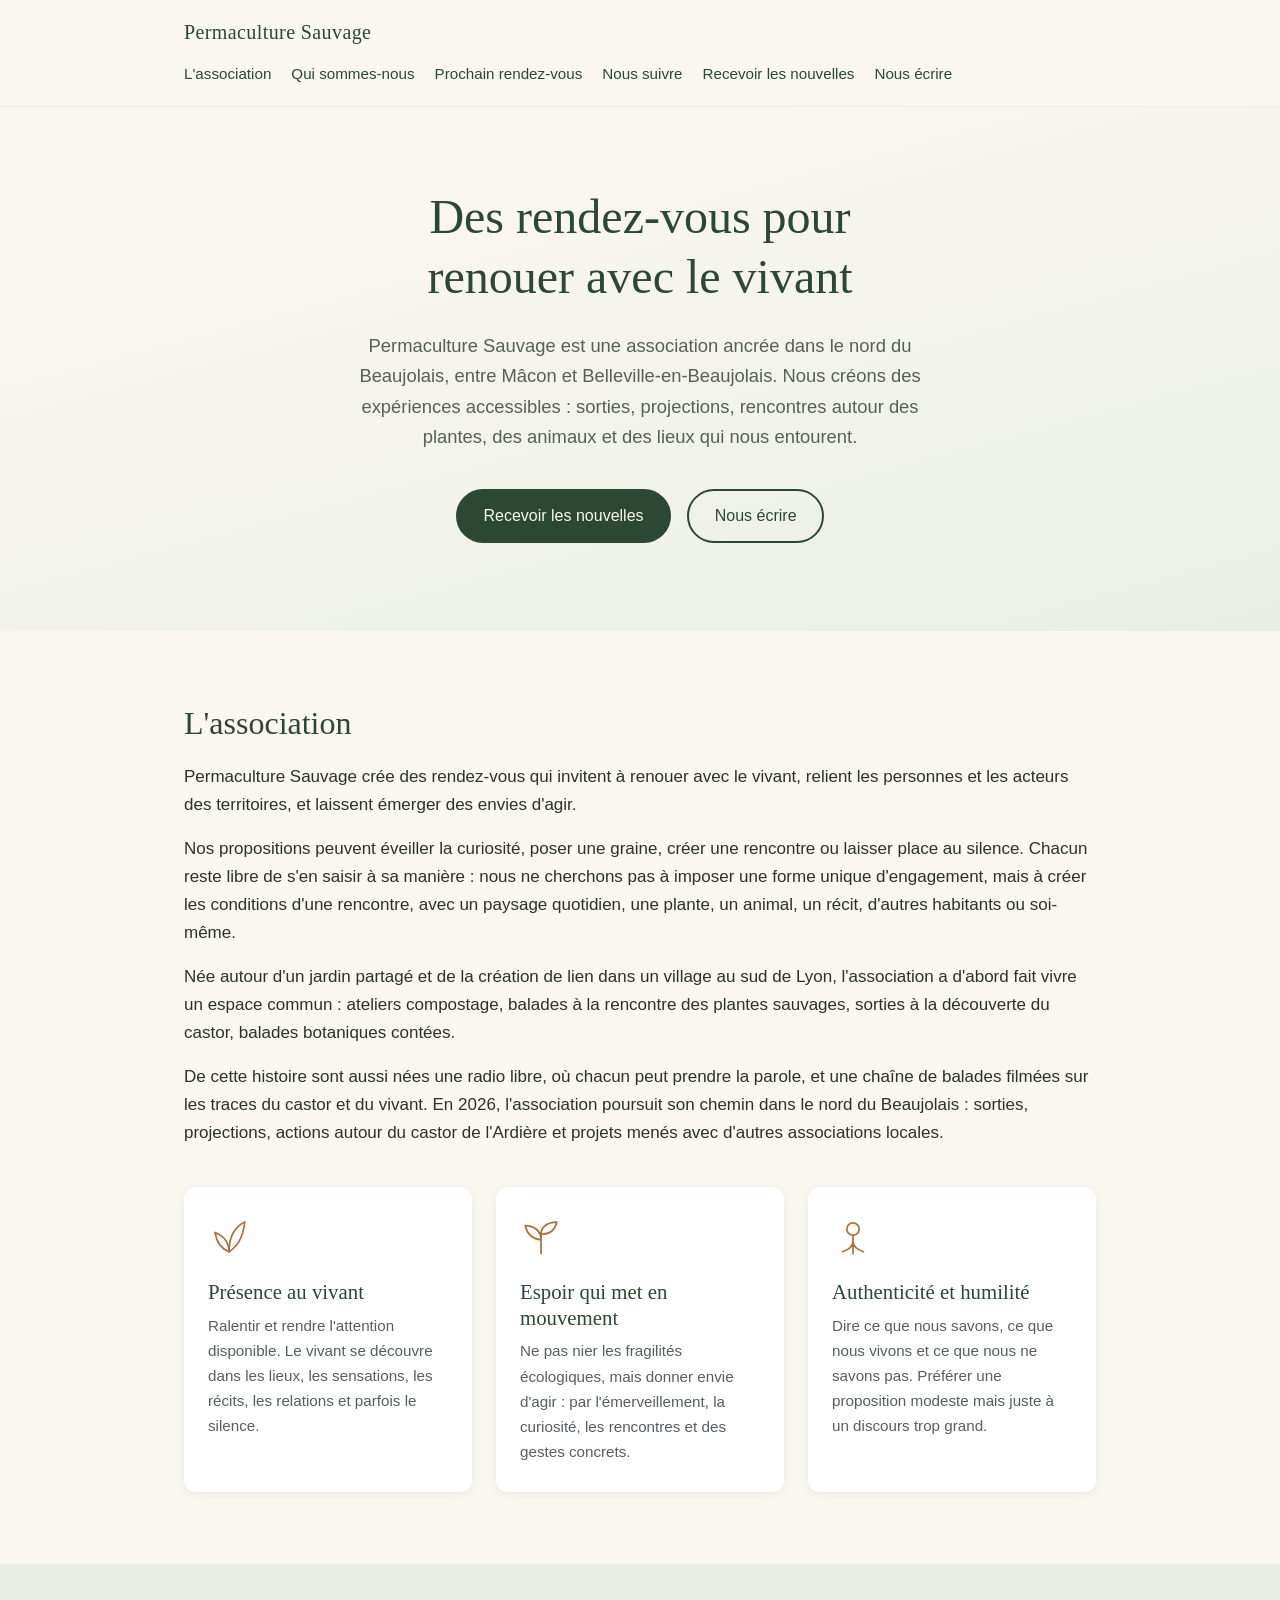
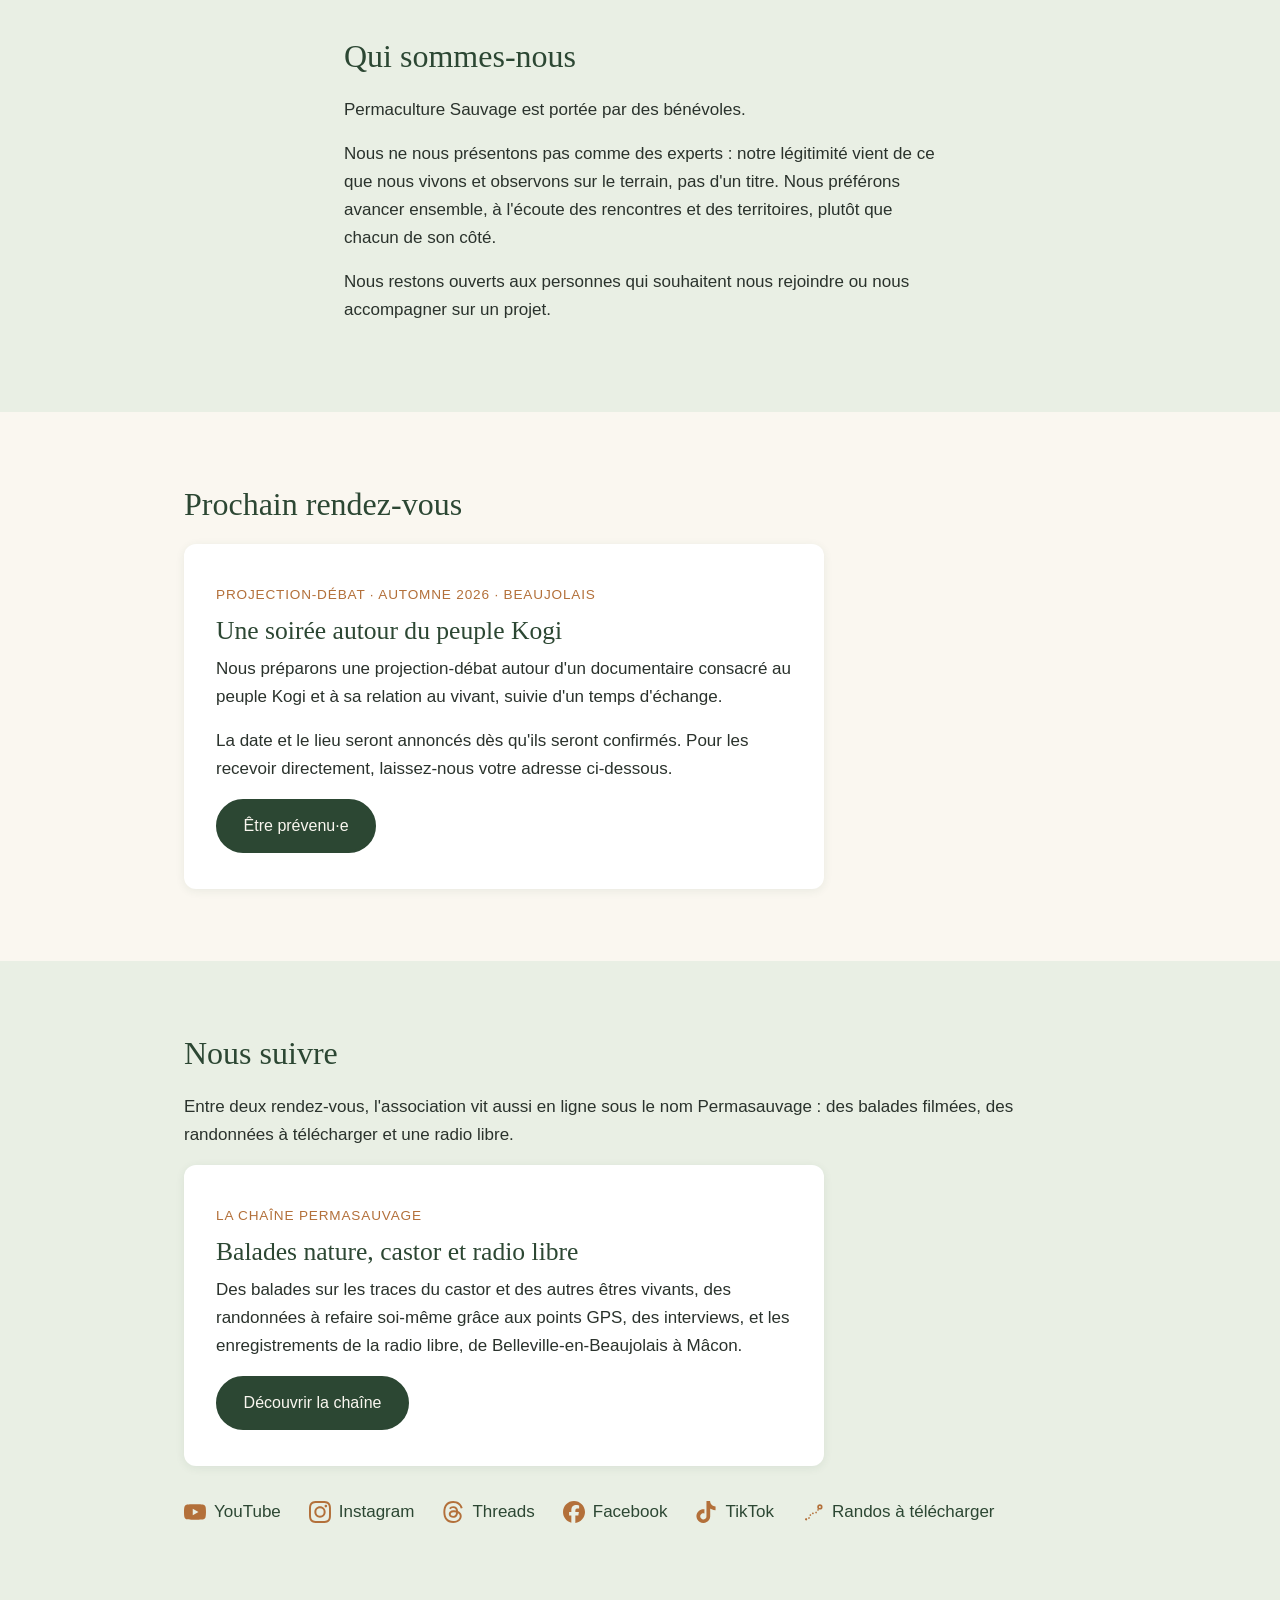
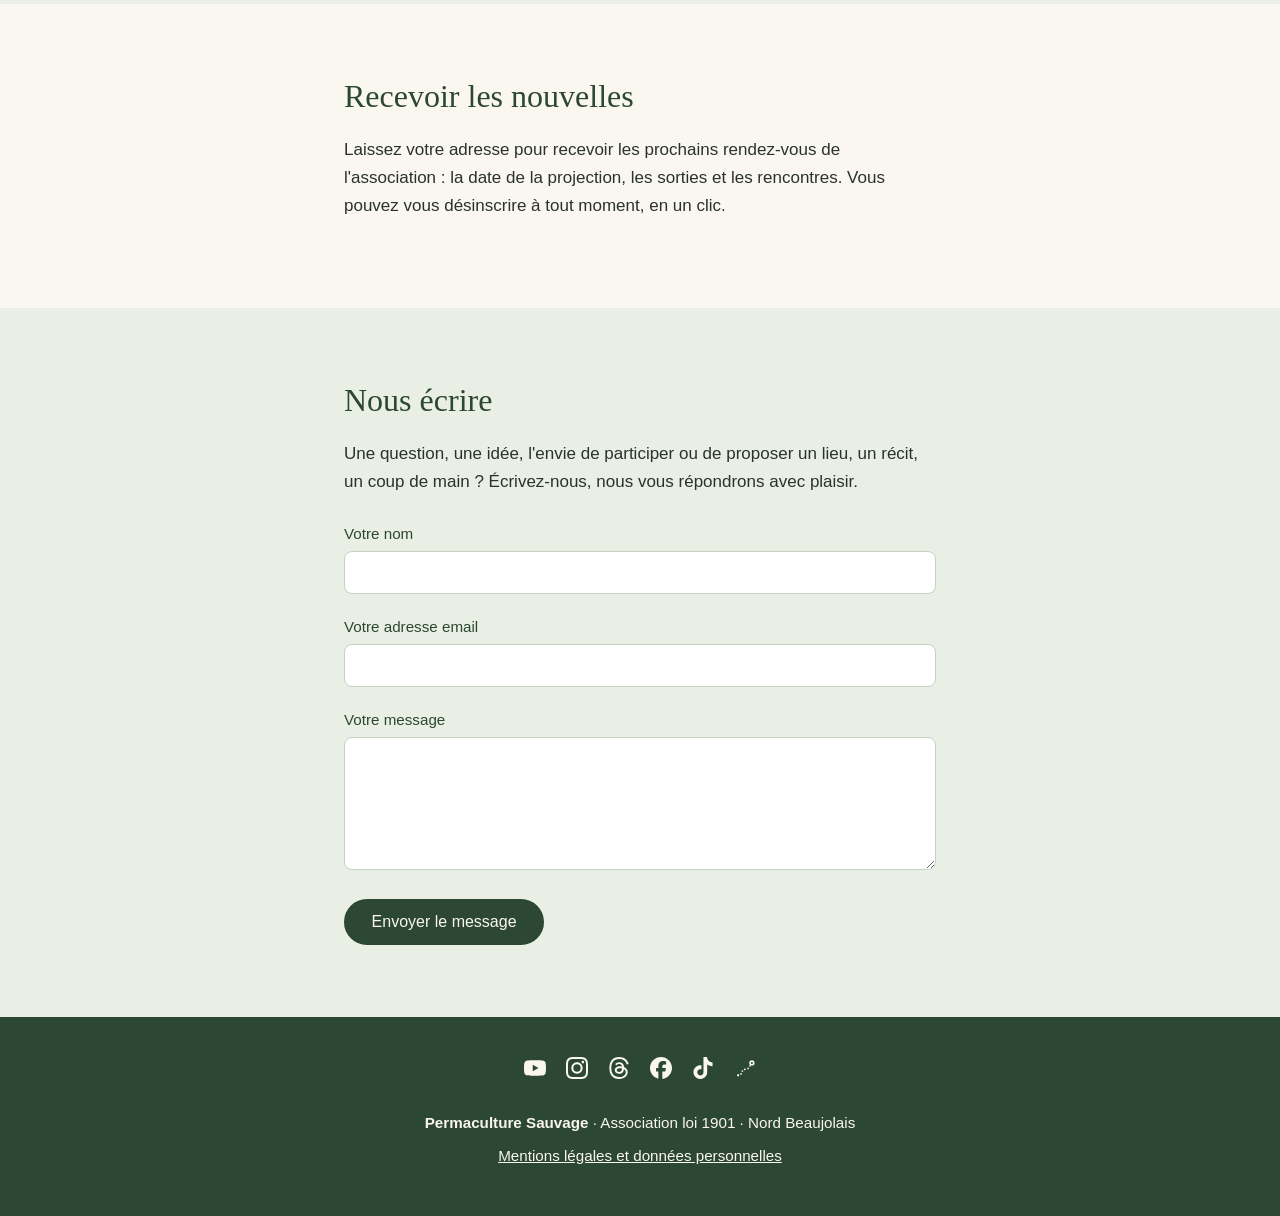
==== index.html @ d6d4c50b "Add files via upload" ====
<!DOCTYPE html>
<html lang="fr">
<head>
  <meta charset="UTF-8">
  <meta name="viewport" content="width=device-width, initial-scale=1.0">
  <title>Permaculture Sauvage — Des rendez-vous pour renouer avec le vivant</title>
  <meta name="description" content="Permaculture Sauvage est une association ancrée dans le nord du Beaujolais. Nous créons des expériences accessibles : sorties, projections, rencontres autour des plantes, des animaux et des lieux qui nous entourent.">
  <link rel="stylesheet" href="style.css?v=20260712">
</head>
<body>

  <!-- Logos officiels des réseaux, intégrés directement dans la page (aucun service externe) -->
  <svg xmlns="http://www.w3.org/2000/svg" style="display:none" aria-hidden="true">
    <symbol id="icone-youtube" viewBox="0 0 24 24">
      <path fill="currentColor" d="M23.498 6.186a3.016 3.016 0 0 0-2.122-2.136C19.505 3.545 12 3.545 12 3.545s-7.505 0-9.377.505A3.017 3.017 0 0 0 .502 6.186C0 8.07 0 12 0 12s0 3.93.502 5.814a3.016 3.016 0 0 0 2.122 2.136c1.871.505 9.376.505 9.376.505s7.505 0 9.377-.505a3.015 3.015 0 0 0 2.122-2.136C24 15.93 24 12 24 12s0-3.93-.502-5.814zM9.545 15.568V8.432L15.818 12l-6.273 3.568z"/>
    </symbol>
    <symbol id="icone-instagram" viewBox="0 0 24 24">
      <path fill="currentColor" d="M7.0301.084c-1.2768.0602-2.1487.264-2.911.5634-.7888.3075-1.4575.72-2.1228 1.3877-.6652.6677-1.075 1.3368-1.3802 2.127-.2954.7638-.4956 1.6365-.552 2.914-.0564 1.2775-.0689 1.6882-.0626 4.947.0062 3.2586.0206 3.6671.0825 4.9473.061 1.2765.264 2.1482.5635 2.9107.308.7889.72 1.4573 1.388 2.1228.6679.6655 1.3365 1.0743 2.1285 1.38.7632.295 1.6361.4961 2.9134.552 1.2773.056 1.6884.069 4.9462.0627 3.2578-.0062 3.668-.0207 4.9478-.0814 1.28-.0607 2.147-.2652 2.9098-.5633.7889-.3086 1.4578-.72 2.1228-1.3881.665-.6682 1.0745-1.3378 1.3795-2.1284.2957-.7632.4966-1.636.552-2.9124.056-1.2809.0692-1.6898.063-4.948-.0063-3.2583-.021-3.6668-.0817-4.9465-.0607-1.2797-.264-2.1487-.5633-2.9117-.3084-.7889-.72-1.4568-1.3876-2.1228C21.2982 1.33 20.628.9208 19.8378.6165 19.074.321 18.2017.1197 16.9244.0645 15.6471.0093 15.236-.005 11.977.0014 8.718.0076 8.31.0215 7.0301.0839m.1402 21.6932c-1.17-.0509-1.8053-.2453-2.2287-.408-.5606-.216-.96-.4771-1.3819-.895-.422-.4178-.6811-.8186-.9-1.378-.1644-.4234-.3624-1.058-.4171-2.228-.0595-1.2645-.072-1.6442-.079-4.848-.007-3.2037.0053-3.583.0607-4.848.05-1.169.2456-1.805.408-2.2282.216-.5613.4762-.96.895-1.3816.4188-.4217.8184-.6814 1.3783-.9003.423-.1651 1.0575-.3614 2.227-.4171 1.2655-.06 1.6447-.072 4.848-.079 3.2033-.007 3.5835.005 4.8495.0608 1.169.0508 1.8053.2445 2.228.408.5608.216.96.4754 1.3816.895.4217.4194.6816.8176.9005 1.3787.1653.4217.3617 1.056.4169 2.2263.0602 1.2655.0739 1.645.0796 4.848.0058 3.203-.0055 3.5834-.061 4.848-.051 1.17-.245 1.8055-.408 2.2294-.216.5604-.4763.96-.8954 1.3814-.419.4215-.8181.6811-1.3783.9-.4224.1649-1.0577.3617-2.2262.4174-1.2656.0595-1.6448.072-4.8493.079-3.2045.007-3.5825-.006-4.848-.0608M16.953 5.5864A1.44 1.44 0 1 0 18.39 4.144a1.44 1.44 0 0 0-1.437 1.4424M5.8385 12.012c.0067 3.4032 2.7706 6.1557 6.173 6.1493 3.4026-.0065 6.157-2.7701 6.1506-6.1733-.0065-3.4032-2.771-6.1565-6.174-6.1498-3.403.0067-6.156 2.771-6.1496 6.1738M8 12.0077a4 4 0 1 1 4.008 3.9921A3.9996 3.9996 0 0 1 8 12.0077"/>
    </symbol>
    <symbol id="icone-threads" viewBox="0 0 24 24">
      <path fill="currentColor" d="M12.186 24h-.007c-3.581-.024-6.334-1.205-8.184-3.509C2.35 18.44 1.5 15.586 1.472 12.01v-.017c.03-3.579.879-6.43 2.525-8.482C5.845 1.205 8.6.024 12.18 0h.014c2.746.02 5.043.725 6.826 2.098 1.677 1.29 2.858 3.13 3.509 5.467l-2.04.569c-1.104-3.96-3.898-5.984-8.304-6.015-2.91.022-5.11.936-6.54 2.717C4.307 6.504 3.616 8.914 3.589 12c.027 3.086.718 5.496 2.057 7.164 1.43 1.783 3.631 2.698 6.54 2.717 2.623-.02 4.358-.631 5.8-2.045 1.647-1.613 1.618-3.593 1.09-4.798-.31-.71-.873-1.3-1.634-1.75-.192 1.352-.622 2.446-1.284 3.272-.886 1.102-2.14 1.704-3.73 1.79-1.202.065-2.361-.218-3.259-.801-1.063-.689-1.685-1.74-1.752-2.964-.065-1.19.408-2.285 1.33-3.082.88-.76 2.119-1.207 3.583-1.291a13.853 13.853 0 0 1 3.02.142c-.126-.742-.375-1.332-.75-1.757-.513-.586-1.308-.883-2.359-.89h-.029c-.844 0-1.992.232-2.721 1.32L7.734 7.847c.98-1.454 2.568-2.256 4.478-2.256h.044c3.194.02 5.097 1.975 5.287 5.388.108.046.216.094.321.142 1.49.7 2.58 1.761 3.154 3.07.797 1.82.871 4.79-1.548 7.158-1.85 1.81-4.094 2.628-7.277 2.65Zm1.003-11.69c-.242 0-.487.007-.739.021-1.836.103-2.98.946-2.916 2.143.067 1.256 1.452 1.839 2.784 1.767 1.224-.065 2.818-.543 3.086-3.71a10.5 10.5 0 0 0-2.215-.221z"/>
    </symbol>
    <symbol id="icone-facebook" viewBox="0 0 24 24">
      <path fill="currentColor" d="M9.101 23.691v-7.98H6.627v-3.667h2.474v-1.58c0-4.085 1.848-5.978 5.858-5.978.401 0 .955.042 1.468.103a8.68 8.68 0 0 1 1.141.195v3.325a8.623 8.623 0 0 0-.653-.036 26.805 26.805 0 0 0-.733-.009c-.707 0-1.259.096-1.675.309a1.686 1.686 0 0 0-.679.622c-.258.42-.374.995-.374 1.752v1.297h3.919l-.386 2.103-.287 1.564h-3.246v8.245C19.396 23.238 24 18.179 24 12.044c0-6.627-5.373-12-12-12s-12 5.373-12 12c0 5.628 3.874 10.35 9.101 11.647Z"/>
    </symbol>
    <symbol id="icone-tiktok" viewBox="0 0 24 24">
      <path fill="currentColor" d="M12.525.02c1.31-.02 2.61-.01 3.91-.02.08 1.53.63 3.09 1.75 4.17 1.12 1.11 2.7 1.62 4.24 1.79v4.03c-1.44-.05-2.89-.35-4.2-.97-.57-.26-1.1-.59-1.62-.93-.01 2.92.01 5.84-.02 8.75-.08 1.4-.54 2.79-1.35 3.94-1.31 1.92-3.58 3.17-5.91 3.21-1.43.08-2.86-.31-4.08-1.03-2.02-1.19-3.44-3.37-3.65-5.71-.02-.5-.03-1-.01-1.49.18-1.9 1.12-3.72 2.58-4.96 1.66-1.44 3.98-2.13 6.15-1.72.02 1.48-.04 2.96-.04 4.44-.99-.32-2.15-.23-3.02.37-.63.41-1.11 1.04-1.36 1.75-.21.51-.15 1.07-.14 1.61.24 1.64 1.82 3.02 3.5 2.87 1.12-.01 2.19-.66 2.77-1.61.19-.33.4-.67.41-1.06.1-1.79.06-3.57.07-5.36.01-4.03-.01-8.05.02-12.07z"/>
    </symbol>
    <symbol id="icone-visugpx" viewBox="0 0 24 24">
      <path d="M4.5 20c5.5 0 2.5-6.5 8-6.5 4.5 0 4-4.5 7-5.5" fill="none" stroke="currentColor" stroke-width="1.8" stroke-linecap="round" stroke-dasharray="0.1 3.4"/>
      <circle cx="19.5" cy="6.5" r="2" fill="none" stroke="currentColor" stroke-width="1.8"/>
      <circle cx="4.5" cy="20" r="1.2" fill="currentColor"/>
    </symbol>
  </svg>

  <header class="entete">
    <div class="contenu">
      <p class="marque">Permaculture Sauvage</p>
      <nav class="navigation">
        <a href="#association">L'association</a>
        <a href="#qui-sommes-nous">Qui sommes-nous</a>
        <a href="#rendez-vous">Prochain rendez-vous</a>
        <a href="#suivre">Nous suivre</a>
        <a href="#nouvelles">Recevoir les nouvelles</a>
        <a href="#contact">Nous écrire</a>
      </nav>
    </div>
  </header>

  <main>

    <!-- ═══════════ HÉROS ═══════════ -->
    <section class="heros">
      <div class="contenu">
        <h1>Des rendez-vous pour renouer avec le vivant</h1>
        <p class="heros-texte">
          Permaculture Sauvage est une association ancrée dans le nord du
          Beaujolais, entre Mâcon et Belleville-en-Beaujolais.
          Nous créons des expériences accessibles :
          sorties, projections, rencontres autour des plantes, des animaux
          et des lieux qui nous entourent.
        </p>
        <div class="heros-boutons">
          <a class="bouton bouton-plein" href="#nouvelles">Recevoir les nouvelles</a>
          <a class="bouton bouton-contour" href="#contact">Nous écrire</a>
        </div>
      </div>
    </section>

    <!-- ═══════════ L'ASSOCIATION ═══════════ -->
    <section id="association" class="section">
      <div class="contenu">
        <h2>L'association</h2>
        <p>
          Permaculture Sauvage crée des rendez-vous qui invitent à renouer avec le vivant,
          relient les personnes et les acteurs des territoires, et laissent émerger
          des envies d'agir.
        </p>
        <p>
          Nos propositions peuvent éveiller la curiosité, poser une graine, créer une
          rencontre ou laisser place au silence. Chacun reste libre de s'en saisir
          à sa manière : nous ne cherchons pas à imposer une forme unique d'engagement,
          mais à créer les conditions d'une rencontre, avec un paysage quotidien,
          une plante, un animal, un récit, d'autres habitants ou soi-même.
        </p>
        <p>
          Née autour d'un jardin partagé et de la création de lien dans un village
          au sud de Lyon, l'association a d'abord fait vivre un espace commun :
          ateliers compostage, balades à la rencontre des plantes sauvages,
          sorties à la découverte du castor, balades botaniques contées.
        </p>
        <p>
          De cette histoire sont aussi nées une radio libre, où chacun peut
          prendre la parole, et une chaîne de balades filmées sur les traces
          du castor et du vivant. En 2026, l'association poursuit son chemin
          dans le nord du Beaujolais : sorties, projections, actions autour du castor
          de l'Ardière et projets menés avec d'autres associations locales.
        </p>

        <div class="reperes">
          <article class="repere">
            <svg class="repere-icone" viewBox="0 0 48 48" aria-hidden="true">
              <path d="M24 42 C24 26 30 14 42 8 C40 26 34 36 24 42 Z" fill="none" stroke="currentColor" stroke-width="2" stroke-linejoin="round"/>
              <path d="M24 42 C24 32 18 24 8 20 C10 32 16 39 24 42 Z" fill="none" stroke="currentColor" stroke-width="2" stroke-linejoin="round"/>
            </svg>
            <h3>Présence au vivant</h3>
            <p>Ralentir et rendre l'attention disponible. Le vivant se découvre dans les lieux, les sensations, les récits, les relations et parfois le silence.</p>
          </article>
          <article class="repere">
            <svg class="repere-icone" viewBox="0 0 48 48" aria-hidden="true">
              <path d="M24 44 V20" fill="none" stroke="currentColor" stroke-width="2" stroke-linecap="round"/>
              <path d="M24 28 C24 18 16 12 6 12 C8 22 15 28 24 28 Z" fill="none" stroke="currentColor" stroke-width="2" stroke-linejoin="round"/>
              <path d="M24 22 C24 14 31 8 42 8 C40 18 33 22 24 22 Z" fill="none" stroke="currentColor" stroke-width="2" stroke-linejoin="round"/>
            </svg>
            <h3>Espoir qui met en mouvement</h3>
            <p>Ne pas nier les fragilités écologiques, mais donner envie d'agir : par l'émerveillement, la curiosité, les rencontres et des gestes concrets.</p>
          </article>
          <article class="repere">
            <svg class="repere-icone" viewBox="0 0 48 48" aria-hidden="true">
              <circle cx="24" cy="16" r="7" fill="none" stroke="currentColor" stroke-width="2"/>
              <path d="M24 23 V30 M24 30 C24 36 18 40 12 42 M24 30 C24 36 30 40 36 42 M24 30 C24 37 24 40 24 44" fill="none" stroke="currentColor" stroke-width="2" stroke-linecap="round"/>
            </svg>
            <h3>Authenticité et humilité</h3>
            <p>Dire ce que nous savons, ce que nous vivons et ce que nous ne savons pas. Préférer une proposition modeste mais juste à un discours trop grand.</p>
          </article>
        </div>
      </div>
    </section>

    <!-- ═══════════ QUI SOMMES-NOUS ═══════════ -->
    <section id="qui-sommes-nous" class="section section-verte">
      <div class="contenu contenu-etroit">
        <h2>Qui sommes-nous</h2>
        <p>
          Permaculture Sauvage est portée par des bénévoles.
        </p>
        <p>
          Nous ne nous présentons pas comme des experts : notre légitimité vient
          de ce que nous vivons et observons sur le terrain, pas d'un titre.
          Nous préférons avancer ensemble, à l'écoute des rencontres et des
          territoires, plutôt que chacun de son côté.
        </p>
        <p>
          Nous restons ouverts aux personnes qui souhaitent nous rejoindre ou
          nous accompagner sur un projet.
        </p>
      </div>
    </section>

    <!-- ═══════════ PROCHAIN RENDEZ-VOUS ═══════════ -->
    <section id="rendez-vous" class="section">
      <div class="contenu">
        <h2>Prochain rendez-vous</h2>
        <div class="carte-evenement">
          <p class="evenement-etiquette">Projection-débat · Automne 2026 · Beaujolais</p>
          <h3>Une soirée autour du peuple Kogi</h3>
          <p>
            Nous préparons une projection-débat autour d'un documentaire consacré
            au peuple Kogi et à sa relation au vivant, suivie d'un temps d'échange.
          </p>
          <p>
            La date et le lieu seront annoncés dès qu'ils seront confirmés.
            Pour les recevoir directement, laissez-nous votre adresse ci-dessous.
          </p>
          <a class="bouton bouton-plein" href="#nouvelles">Être prévenu·e</a>
        </div>
      </div>
    </section>

    <!-- ═══════════ NOUS SUIVRE ═══════════ -->
    <section id="suivre" class="section section-verte">
      <div class="contenu">
        <h2>Nous suivre</h2>
        <p>
          Entre deux rendez-vous, l'association vit aussi en ligne sous le nom
          Permasauvage : des balades filmées, des randonnées à télécharger
          et une radio libre.
        </p>

        <div class="carte-evenement">
          <p class="evenement-etiquette">La chaîne Permasauvage</p>
          <h3>Balades nature, castor et radio libre</h3>
          <p>
            Des balades sur les traces du castor et des autres êtres vivants,
            des randonnées à refaire soi-même grâce aux points GPS, des
            interviews, et les enregistrements de la radio libre, de
            Belleville-en-Beaujolais à Mâcon.
          </p>
          <a class="bouton bouton-plein" href="https://www.youtube.com/@permasauvage" target="_blank" rel="noopener">Découvrir la chaîne</a>
        </div>

        <ul class="reseaux">
          <li><a class="reseau" href="https://www.youtube.com/@permasauvage" target="_blank" rel="noopener"><svg class="reseau-icone" aria-hidden="true"><use href="#icone-youtube"/></svg>YouTube</a></li>
          <li><a class="reseau" href="https://www.instagram.com/permasauvage" target="_blank" rel="noopener"><svg class="reseau-icone" aria-hidden="true"><use href="#icone-instagram"/></svg>Instagram</a></li>
          <li><a class="reseau" href="https://www.threads.com/@permasauvage" target="_blank" rel="noopener"><svg class="reseau-icone" aria-hidden="true"><use href="#icone-threads"/></svg>Threads</a></li>
          <li><a class="reseau" href="https://www.facebook.com/profile.php?id=61574903330450" target="_blank" rel="noopener"><svg class="reseau-icone" aria-hidden="true"><use href="#icone-facebook"/></svg>Facebook</a></li>
          <li><a class="reseau" href="https://www.tiktok.com/@permasauvage" target="_blank" rel="noopener"><svg class="reseau-icone" aria-hidden="true"><use href="#icone-tiktok"/></svg>TikTok</a></li>
          <li><a class="reseau" href="https://www.visugpx.com/itineraires/randonnee-pedestre//orto/?id_mbr=193431" target="_blank" rel="noopener"><svg class="reseau-icone" aria-hidden="true"><use href="#icone-visugpx"/></svg>Randos à télécharger</a></li>
        </ul>
      </div>
    </section>

    <!-- ═══════════ NEWSLETTER ═══════════ -->
    <section id="nouvelles" class="section">
      <div class="contenu contenu-etroit">
        <h2>Recevoir les nouvelles</h2>
        <p>
          Laissez votre adresse pour recevoir les prochains rendez-vous de
          l'association : la date de la projection, les sorties et les rencontres.
          Vous pouvez vous désinscrire à tout moment, en un clic.
        </p>

        <!-- Formulaire intégré Systeme.io : les inscriptions restent sur cette page. -->
        <script id="form-script-tag-24707646" src="https://permasauvage.systeme.io/public/remote/page/4246495132d23b640818249308f17e9c5d93c062.js"></script>

      </div>
    </section>

    <!-- ═══════════ CONTACT ═══════════ -->
    <section id="contact" class="section section-verte">
      <div class="contenu contenu-etroit">
        <h2>Nous écrire</h2>
        <p>
          Une question, une idée, l'envie de participer ou de proposer un lieu,
          un récit, un coup de main ? Écrivez-nous, nous vous répondrons avec plaisir.
        </p>

        <form class="formulaire" action="https://api.web3forms.com/submit" method="POST">
          <!-- Clé du formulaire : à obtenir gratuitement, voir MISE-EN-LIGNE.md étape 3 -->
          <input type="hidden" name="access_key" value="2eaafa88-f453-4c57-9cbf-c13df521eac3">
          <input type="hidden" name="subject" value="Nouveau message depuis le site Permaculture Sauvage">
          <input type="hidden" name="from_name" value="Site Permaculture Sauvage">
          <!-- Piège à robots spammeurs : champ invisible pour les humains -->
          <input type="checkbox" name="botcheck" class="visuellement-cache" tabindex="-1" autocomplete="off">
          <!-- Pour une page de merci personnalisée une fois le site en ligne,
               retirer les marqueurs de commentaire de la ligne suivante et
               remplacer ADRESSE-DU-SITE par l'adresse réelle (étape 5 du guide) :
          <input type="hidden" name="redirect" value="https://ADRESSE-DU-SITE/merci.html">
          -->

          <div class="champ">
            <label for="nom">Votre nom</label>
            <input type="text" id="nom" name="name" required>
          </div>
          <div class="champ">
            <label for="email">Votre adresse email</label>
            <input type="email" id="email" name="email" required>
          </div>
          <div class="champ">
            <label for="message">Votre message</label>
            <textarea id="message" name="message" rows="6" required></textarea>
          </div>
          <button type="submit" class="bouton bouton-plein">Envoyer le message</button>
        </form>
      </div>
    </section>

  </main>

  <footer class="pied">
    <div class="contenu">
      <ul class="reseaux">
        <li><a class="reseau" href="https://www.youtube.com/@permasauvage" target="_blank" rel="noopener" aria-label="YouTube"><svg class="reseau-icone" aria-hidden="true"><use href="#icone-youtube"/></svg></a></li>
        <li><a class="reseau" href="https://www.instagram.com/permasauvage" target="_blank" rel="noopener" aria-label="Instagram"><svg class="reseau-icone" aria-hidden="true"><use href="#icone-instagram"/></svg></a></li>
        <li><a class="reseau" href="https://www.threads.com/@permasauvage" target="_blank" rel="noopener" aria-label="Threads"><svg class="reseau-icone" aria-hidden="true"><use href="#icone-threads"/></svg></a></li>
        <li><a class="reseau" href="https://www.facebook.com/profile.php?id=61574903330450" target="_blank" rel="noopener" aria-label="Facebook"><svg class="reseau-icone" aria-hidden="true"><use href="#icone-facebook"/></svg></a></li>
        <li><a class="reseau" href="https://www.tiktok.com/@permasauvage" target="_blank" rel="noopener" aria-label="TikTok"><svg class="reseau-icone" aria-hidden="true"><use href="#icone-tiktok"/></svg></a></li>
        <li><a class="reseau" href="https://www.visugpx.com/itineraires/randonnee-pedestre//orto/?id_mbr=193431" target="_blank" rel="noopener" aria-label="Randonnées à télécharger sur VisuGPX"><svg class="reseau-icone" aria-hidden="true"><use href="#icone-visugpx"/></svg></a></li>
      </ul>
      <p><strong>Permaculture Sauvage</strong> · Association loi 1901 · Nord Beaujolais</p>
      <p><a href="mentions-legales.html">Mentions légales et données personnelles</a></p>
    </div>
  </footer>

</body>
</html>
---- style.css ----
/* ═══════════════════════════════════════════════════════════
   Permaculture Sauvage — feuille de style
   Palette nature : vert profond, crème, terre. Aucune
   dépendance externe (pas de polices distantes : RGPD).
   ═══════════════════════════════════════════════════════════ */

:root {
  --vert-fonce: #2c4733;
  --vert: #45684f;
  --vert-pale: #e9efe4;
  --creme: #faf7f0;
  --encre: #2a322c;
  --encre-douce: #55605a;
  --terre: #b3703a;
  --blanc: #ffffff;
  --serif: Georgia, "Iowan Old Style", "Times New Roman", serif;
  --sans: -apple-system, "Segoe UI", Roboto, "Helvetica Neue", Arial, sans-serif;
}

* {
  box-sizing: border-box;
}

html {
  scroll-behavior: smooth;
}

body {
  margin: 0;
  font-family: var(--sans);
  font-size: 1.0625rem;
  line-height: 1.65;
  color: var(--encre);
  background-color: var(--creme);
}

.contenu {
  max-width: 960px;
  margin: 0 auto;
  padding: 0 1.5rem;
}

.contenu-etroit {
  max-width: 640px;
}

h1, h2, h3 {
  font-family: var(--serif);
  font-weight: normal;
  color: var(--vert-fonce);
  line-height: 1.25;
}

h2 {
  font-size: 2rem;
  margin: 0 0 1.25rem;
}

h3 {
  font-size: 1.3rem;
  margin: 0.75rem 0 0.5rem;
}

p {
  margin: 0 0 1rem;
}

a {
  color: var(--vert);
}

a:focus-visible,
button:focus-visible,
input:focus-visible,
textarea:focus-visible {
  outline: 3px solid var(--terre);
  outline-offset: 2px;
}

/* ─────────── En-tête et navigation ─────────── */

.entete {
  background-color: var(--creme);
  border-bottom: 1px solid var(--vert-pale);
  padding: 1rem 0;
}

.entete .contenu {
  display: flex;
  flex-wrap: wrap;
  align-items: center;
  justify-content: space-between;
  gap: 0.75rem;
}

.marque {
  margin: 0;
  font-family: var(--serif);
  font-size: 1.25rem;
  color: var(--vert-fonce);
  letter-spacing: 0.02em;
}

.navigation {
  display: flex;
  flex-wrap: wrap;
  gap: 0.35rem 1.25rem;
}

.navigation a {
  color: var(--vert-fonce);
  text-decoration: none;
  font-size: 0.95rem;
  border-bottom: 2px solid transparent;
  padding-bottom: 2px;
}

.navigation a:hover {
  border-bottom-color: var(--terre);
}

/* ─────────── Héros ─────────── */

.heros {
  background: linear-gradient(165deg, var(--creme) 20%, var(--vert-pale) 100%);
  padding: 5rem 0 5.5rem;
  text-align: center;
}

.heros h1 {
  font-size: clamp(2rem, 5vw, 3rem);
  max-width: 22ch;
  margin: 0 auto 1.5rem;
}

.heros-texte {
  max-width: 58ch;
  margin: 0 auto 2.25rem;
  font-size: 1.15rem;
  color: var(--encre-douce);
}

.heros-boutons {
  display: flex;
  flex-wrap: wrap;
  justify-content: center;
  gap: 1rem;
}

/* ─────────── Boutons ─────────── */

.bouton {
  display: inline-block;
  padding: 0.75rem 1.6rem;
  border-radius: 999px;
  font-size: 1rem;
  font-family: var(--sans);
  text-decoration: none;
  cursor: pointer;
  transition: background-color 0.2s ease, color 0.2s ease;
}

.bouton-plein {
  background-color: var(--vert-fonce);
  color: var(--creme);
  border: 2px solid var(--vert-fonce);
}

.bouton-plein:hover {
  background-color: var(--terre);
  border-color: var(--terre);
}

.bouton-contour {
  background-color: transparent;
  color: var(--vert-fonce);
  border: 2px solid var(--vert-fonce);
}

.bouton-contour:hover {
  background-color: var(--vert-fonce);
  color: var(--creme);
}

/* ─────────── Sections ─────────── */

.section {
  padding: 4.5rem 0;
  scroll-margin-top: 1rem;
}

.section-verte {
  background-color: var(--vert-pale);
}

/* ─────────── Repères (cartes valeurs) ─────────── */

.reperes {
  display: grid;
  grid-template-columns: repeat(3, 1fr);
  gap: 1.5rem;
  margin-top: 2.5rem;
}

.repere {
  background-color: var(--blanc);
  border-radius: 12px;
  padding: 1.75rem 1.5rem;
  box-shadow: 0 2px 10px rgba(44, 71, 51, 0.08);
}

.repere p {
  margin: 0;
  font-size: 0.95rem;
  color: var(--encre-douce);
}

.repere-icone {
  width: 42px;
  height: 42px;
  color: var(--terre);
}

/* ─────────── Carte événement ─────────── */

.carte-evenement {
  background-color: var(--blanc);
  border-radius: 12px;
  padding: 2.25rem 2rem;
  box-shadow: 0 2px 10px rgba(44, 71, 51, 0.08);
  max-width: 640px;
}

.carte-evenement h3 {
  font-size: 1.6rem;
  margin-top: 0.25rem;
}

.evenement-etiquette {
  display: inline-block;
  font-size: 0.85rem;
  letter-spacing: 0.06em;
  text-transform: uppercase;
  color: var(--terre);
  margin-bottom: 0.25rem;
}

/* ─────────── Formulaires ─────────── */

.formulaire {
  margin-top: 1.5rem;
}

.champ {
  margin-bottom: 1.25rem;
}

.champ label {
  display: block;
  margin-bottom: 0.35rem;
  font-size: 0.95rem;
  color: var(--vert-fonce);
}

input[type="text"],
input[type="email"],
textarea {
  width: 100%;
  padding: 0.7rem 0.9rem;
  font-size: 1rem;
  font-family: var(--sans);
  color: var(--encre);
  background-color: var(--blanc);
  border: 1px solid #c8d2c4;
  border-radius: 8px;
}

input:focus,
textarea:focus {
  border-color: var(--vert);
}

.formulaire-ligne {
  display: flex;
  flex-wrap: wrap;
  gap: 0.75rem;
}

.formulaire-ligne input[type="email"] {
  flex: 1 1 260px;
}

.formulaire button {
  border: 2px solid var(--vert-fonce);
}

.note-branchement {
  font-size: 0.85rem;
  font-style: italic;
  color: var(--terre);
  margin-top: 0.75rem;
}

/* ─────────── Réseaux sociaux ─────────── */

.reseaux {
  list-style: none;
  display: flex;
  flex-wrap: wrap;
  gap: 0.75rem 1.75rem;
  margin: 2rem 0 0;
  padding: 0;
}

.reseau {
  display: inline-flex;
  align-items: center;
  gap: 0.5rem;
  color: var(--vert-fonce);
  text-decoration: none;
  border-bottom: 2px solid transparent;
  padding-bottom: 2px;
}

.reseau:hover {
  border-bottom-color: var(--terre);
}

.reseau-icone {
  width: 22px;
  height: 22px;
  color: var(--terre);
  flex-shrink: 0;
}

/* ─────────── Pied de page ─────────── */

.pied {
  background-color: var(--vert-fonce);
  color: var(--creme);
  padding: 2.5rem 0;
  text-align: center;
  font-size: 0.95rem;
}

.pied p {
  margin: 0 0 0.5rem;
}

.pied a {
  color: var(--creme);
}

.pied .reseaux {
  justify-content: center;
  gap: 1.25rem;
  margin: 0 0 1.5rem;
}

.pied .reseau,
.pied .reseau-icone {
  color: var(--creme);
}

/* ─────────── Pages annexes (mentions, merci) ─────────── */

.page-annexe {
  padding: 3.5rem 0 4.5rem;
}

.page-annexe h1 {
  font-size: 2rem;
}

.page-annexe h2 {
  font-size: 1.4rem;
  margin-top: 2.25rem;
}

.a-completer {
  background-color: #fdf0e3;
  border-left: 4px solid var(--terre);
  padding: 0.15rem 0.5rem;
}

/* ─────────── Accessibilité ─────────── */

.visuellement-cache {
  position: absolute;
  width: 1px;
  height: 1px;
  margin: -1px;
  padding: 0;
  overflow: hidden;
  clip: rect(0 0 0 0);
  white-space: nowrap;
  border: 0;
}

/* ─────────── Écrans étroits ─────────── */

@media (max-width: 720px) {
  .reperes {
    grid-template-columns: 1fr;
  }

  .heros {
    padding: 3.5rem 0 4rem;
  }

  .section {
    padding: 3rem 0;
  }

  .entete .contenu {
    flex-direction: column;
  }
}
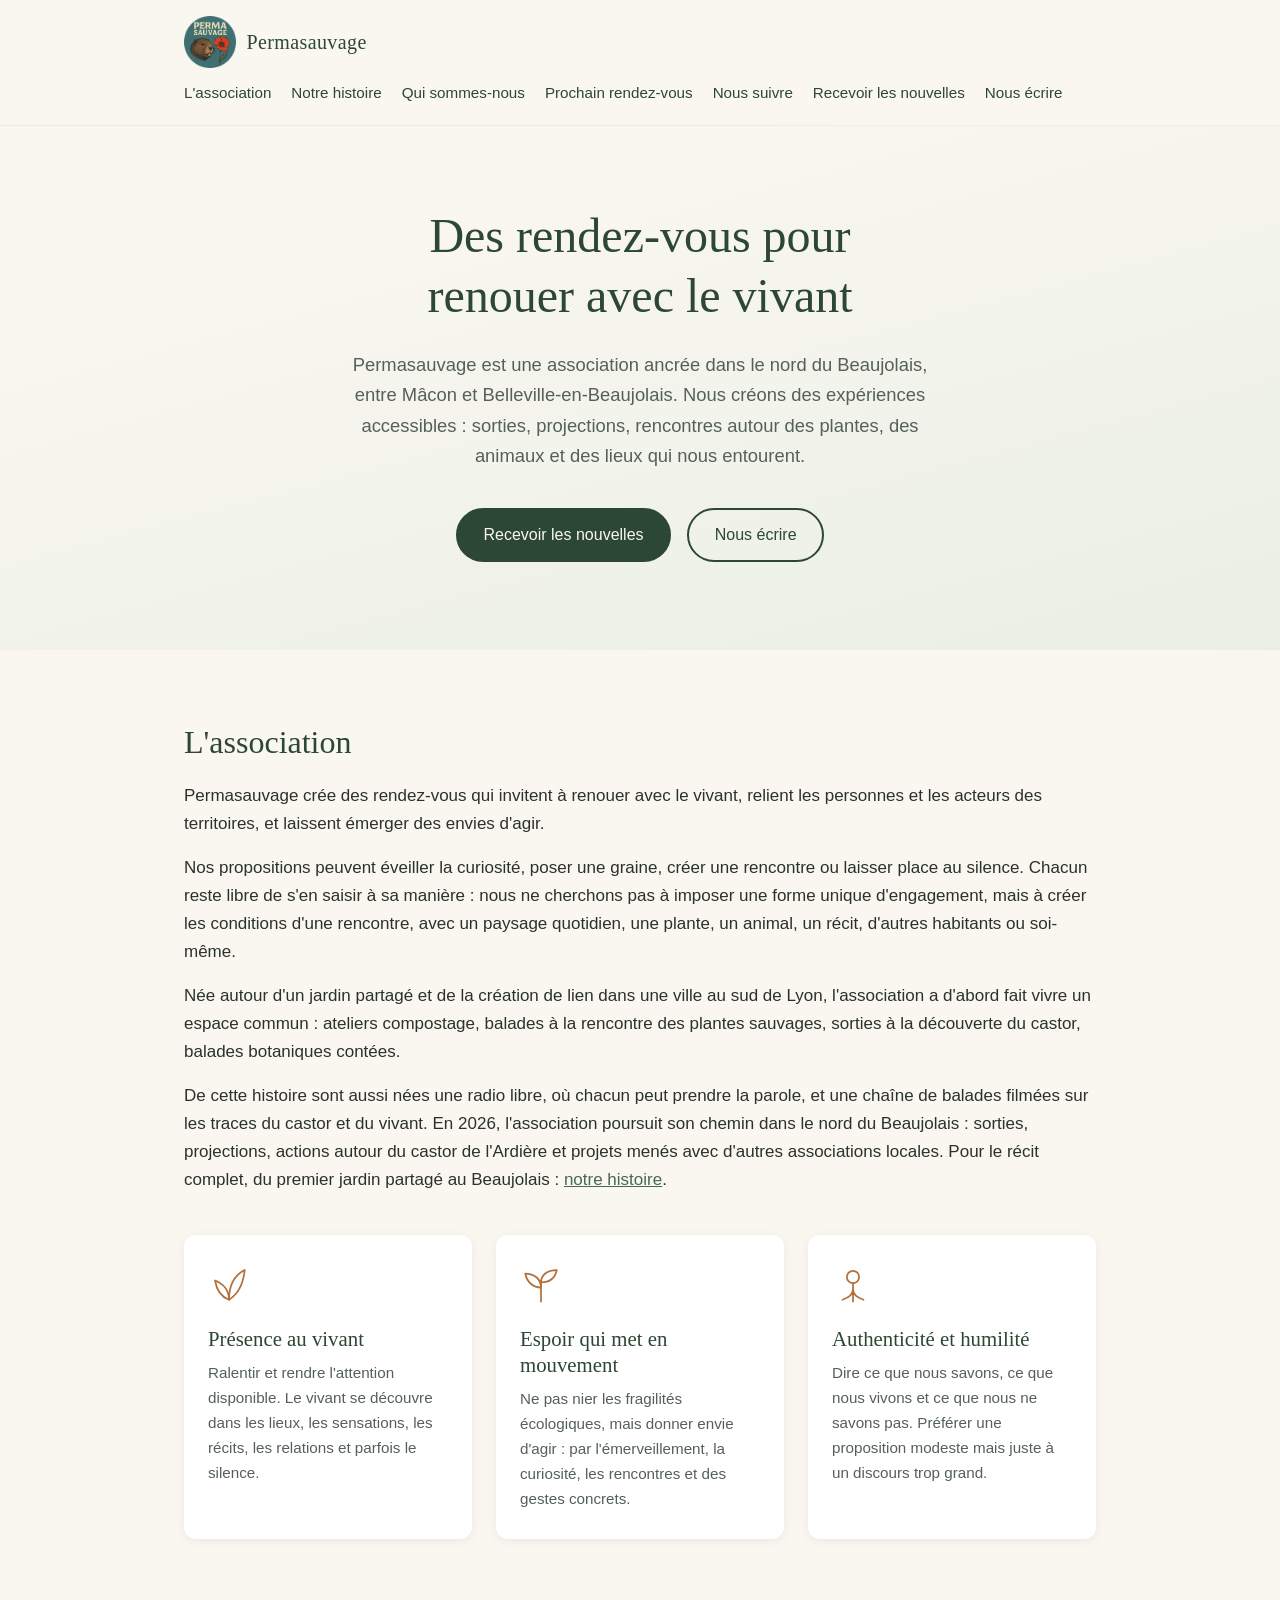
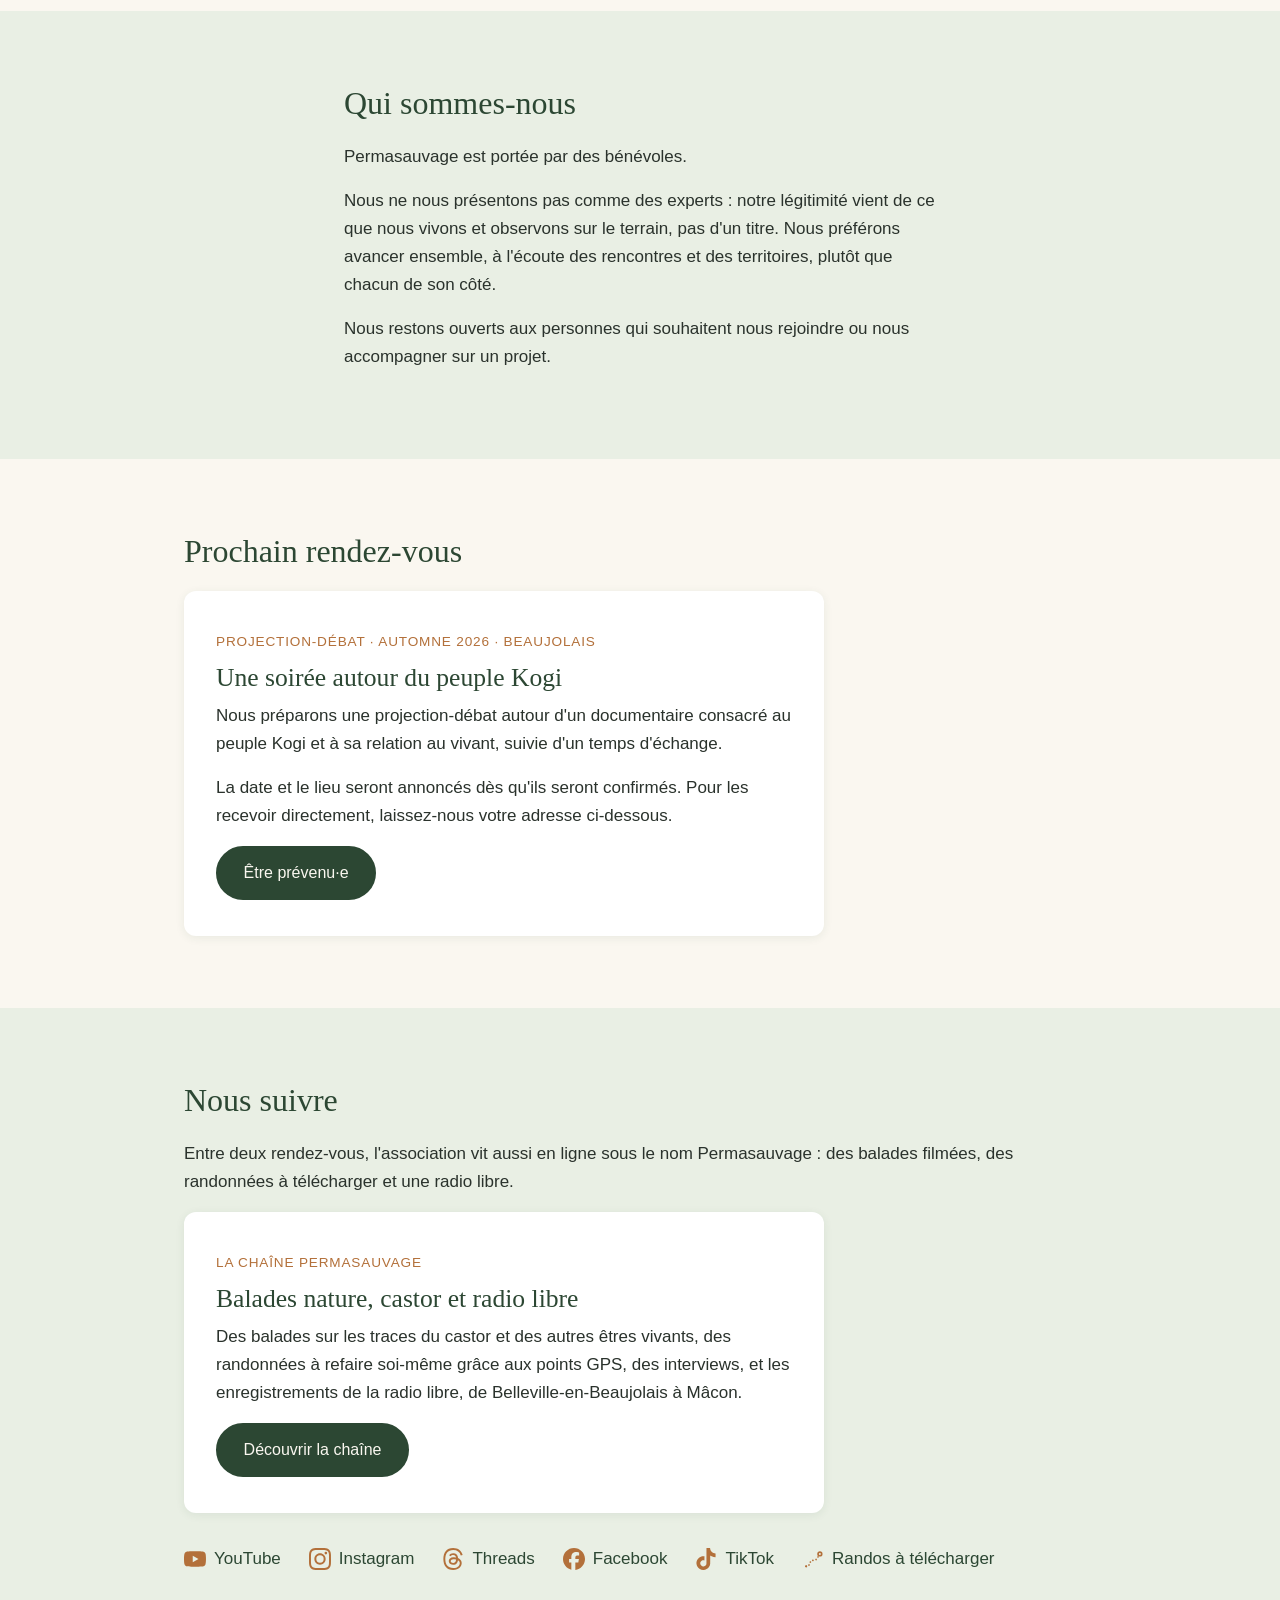
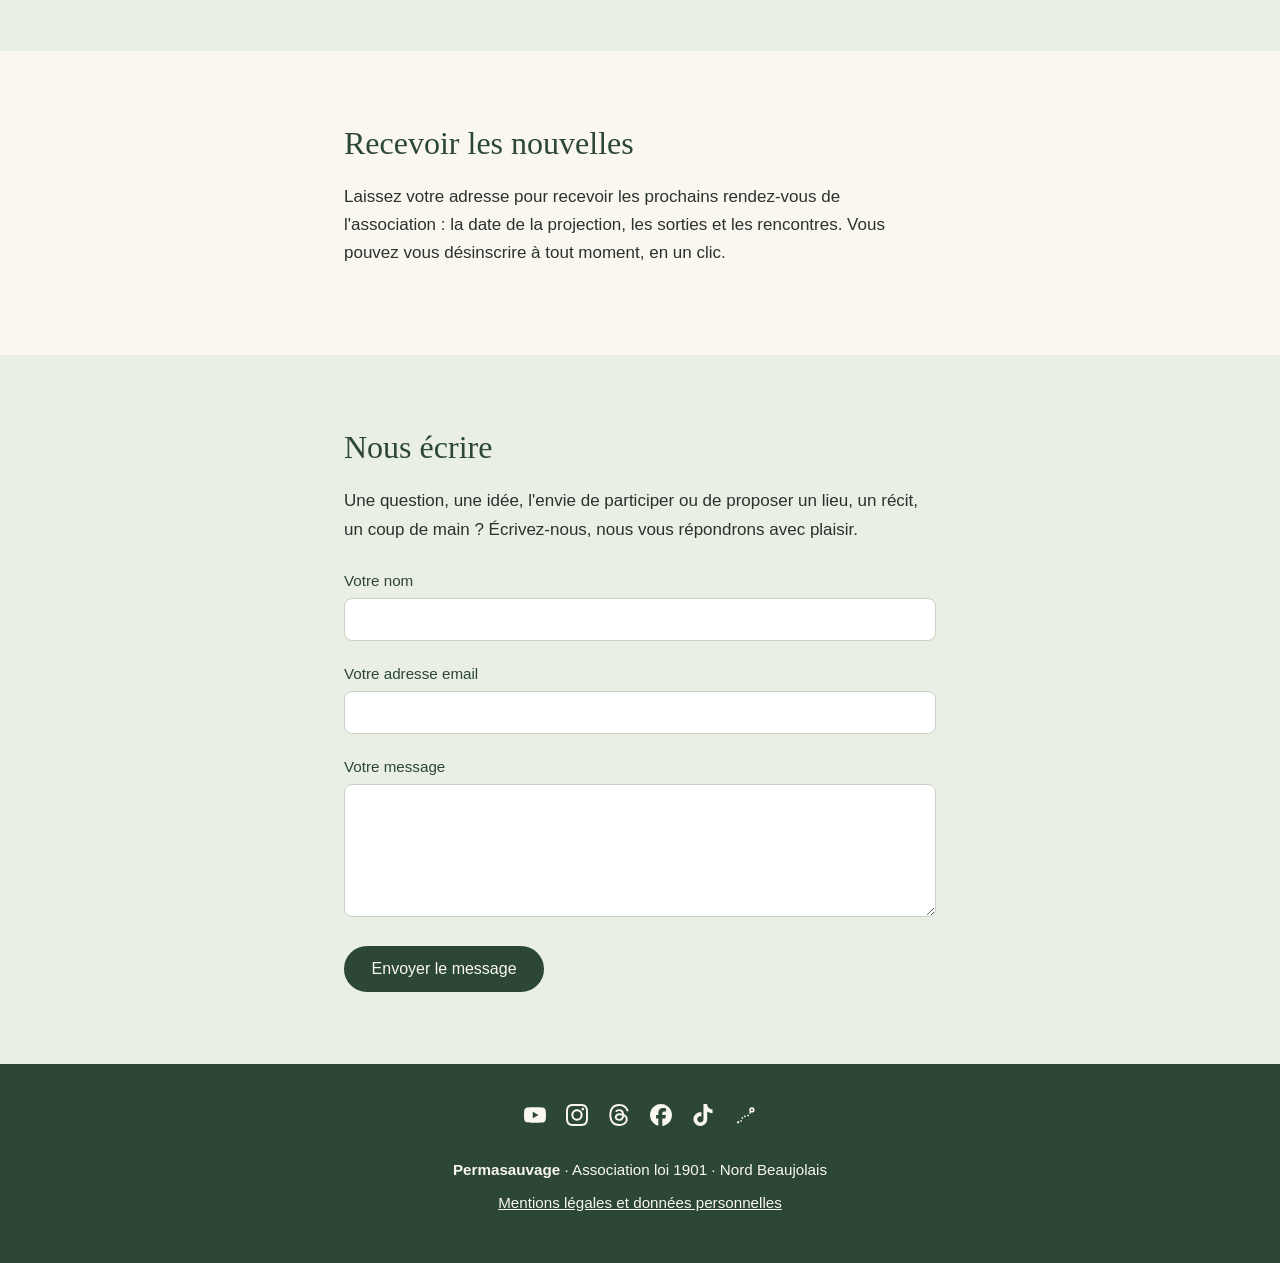
==== commit 5116b21e: "Add files via upload" ====
--- a/index.html
+++ b/index.html
@@ -3,9 +3,9 @@
 <head>
   <meta charset="UTF-8">
   <meta name="viewport" content="width=device-width, initial-scale=1.0">
-  <title>Permaculture Sauvage — Des rendez-vous pour renouer avec le vivant</title>
-  <meta name="description" content="Permaculture Sauvage est une association ancrée dans le nord du Beaujolais. Nous créons des expériences accessibles : sorties, projections, rencontres autour des plantes, des animaux et des lieux qui nous entourent.">
-  <link rel="stylesheet" href="style.css?v=20260712">
+  <title>Permasauvage — Des rendez-vous pour renouer avec le vivant</title>
+  <meta name="description" content="Permasauvage est une association ancrée dans le nord du Beaujolais. Nous créons des expériences accessibles : sorties, projections, rencontres autour des plantes, des animaux et des lieux qui nous entourent.">
+  <link rel="stylesheet" href="style.css?v=20260714">
 </head>
 <body>
 
@@ -35,9 +35,13 @@
 
   <header class="entete">
     <div class="contenu">
-      <p class="marque">Permaculture Sauvage</p>
+      <a class="marque" href="./">
+        <img class="marque-logo" src="logo-association-permasauvage.webp" alt="Logo Permasauvage">
+        <span>Permasauvage</span>
+      </a>
       <nav class="navigation">
         <a href="#association">L'association</a>
+        <a href="notre-histoire.html">Notre histoire</a>
         <a href="#qui-sommes-nous">Qui sommes-nous</a>
         <a href="#rendez-vous">Prochain rendez-vous</a>
         <a href="#suivre">Nous suivre</a>
@@ -54,7 +58,7 @@
       <div class="contenu">
         <h1>Des rendez-vous pour renouer avec le vivant</h1>
         <p class="heros-texte">
-          Permaculture Sauvage est une association ancrée dans le nord du
+          Permasauvage est une association ancrée dans le nord du
           Beaujolais, entre Mâcon et Belleville-en-Beaujolais.
           Nous créons des expériences accessibles :
           sorties, projections, rencontres autour des plantes, des animaux
@@ -72,7 +76,7 @@
       <div class="contenu">
         <h2>L'association</h2>
         <p>
-          Permaculture Sauvage crée des rendez-vous qui invitent à renouer avec le vivant,
+          Permasauvage crée des rendez-vous qui invitent à renouer avec le vivant,
           relient les personnes et les acteurs des territoires, et laissent émerger
           des envies d'agir.
         </p>
@@ -84,7 +88,7 @@
           une plante, un animal, un récit, d'autres habitants ou soi-même.
         </p>
         <p>
-          Née autour d'un jardin partagé et de la création de lien dans un village
+          Née autour d'un jardin partagé et de la création de lien dans une ville
           au sud de Lyon, l'association a d'abord fait vivre un espace commun :
           ateliers compostage, balades à la rencontre des plantes sauvages,
           sorties à la découverte du castor, balades botaniques contées.
@@ -95,6 +99,8 @@
           du castor et du vivant. En 2026, l'association poursuit son chemin
           dans le nord du Beaujolais : sorties, projections, actions autour du castor
           de l'Ardière et projets menés avec d'autres associations locales.
+          Pour le récit complet, du premier jardin partagé au Beaujolais :
+          <a href="notre-histoire.html">notre histoire</a>.
         </p>
 
         <div class="reperes">
@@ -132,7 +138,7 @@
       <div class="contenu contenu-etroit">
         <h2>Qui sommes-nous</h2>
         <p>
-          Permaculture Sauvage est portée par des bénévoles.
+          Permasauvage est portée par des bénévoles.
         </p>
         <p>
           Nous ne nous présentons pas comme des experts : notre légitimité vient
@@ -228,8 +234,8 @@
         <form class="formulaire" action="https://api.web3forms.com/submit" method="POST">
           <!-- Clé du formulaire : à obtenir gratuitement, voir MISE-EN-LIGNE.md étape 3 -->
           <input type="hidden" name="access_key" value="2eaafa88-f453-4c57-9cbf-c13df521eac3">
-          <input type="hidden" name="subject" value="Nouveau message depuis le site Permaculture Sauvage">
-          <input type="hidden" name="from_name" value="Site Permaculture Sauvage">
+          <input type="hidden" name="subject" value="Nouveau message depuis le site Permasauvage">
+          <input type="hidden" name="from_name" value="Site Permasauvage">
           <!-- Piège à robots spammeurs : champ invisible pour les humains -->
           <input type="checkbox" name="botcheck" class="visuellement-cache" tabindex="-1" autocomplete="off">
           <!-- Pour une page de merci personnalisée une fois le site en ligne,
@@ -267,7 +273,7 @@
         <li><a class="reseau" href="https://www.tiktok.com/@permasauvage" target="_blank" rel="noopener" aria-label="TikTok"><svg class="reseau-icone" aria-hidden="true"><use href="#icone-tiktok"/></svg></a></li>
         <li><a class="reseau" href="https://www.visugpx.com/itineraires/randonnee-pedestre//orto/?id_mbr=193431" target="_blank" rel="noopener" aria-label="Randonnées à télécharger sur VisuGPX"><svg class="reseau-icone" aria-hidden="true"><use href="#icone-visugpx"/></svg></a></li>
       </ul>
-      <p><strong>Permaculture Sauvage</strong> · Association loi 1901 · Nord Beaujolais</p>
+      <p><strong>Permasauvage</strong> · Association loi 1901 · Nord Beaujolais</p>
       <p><a href="mentions-legales.html">Mentions légales et données personnelles</a></p>
     </div>
   </footer>
--- a/style.css
+++ b/style.css
@@ -1,5 +1,5 @@
 /* ═══════════════════════════════════════════════════════════
-   Permaculture Sauvage — feuille de style
+   Permasauvage — feuille de style
    Palette nature : vert profond, crème, terre. Aucune
    dépendance externe (pas de polices distantes : RGPD).
    ═══════════════════════════════════════════════════════════ */
@@ -95,10 +95,20 @@
 
 .marque {
   margin: 0;
+  display: inline-flex;
+  align-items: center;
+  gap: 0.65rem;
   font-family: var(--serif);
   font-size: 1.25rem;
   color: var(--vert-fonce);
   letter-spacing: 0.02em;
+  text-decoration: none;
+}
+
+.marque-logo {
+  width: 3.25rem;
+  height: 3.25rem;
+  flex-shrink: 0;
 }
 
 .navigation {
@@ -416,3 +426,35 @@
     flex-direction: column;
   }
 }
+
+/* ═══════════ ILLUSTRATIONS (page Notre histoire) ═══════════ */
+
+.illustration {
+  margin: 2rem 0;
+}
+
+.illustration img {
+  display: block;
+  width: 100%;
+  height: auto;
+  border-radius: 12px;
+}
+
+.illustration figcaption {
+  margin-top: 0.5rem;
+  font-size: 0.9rem;
+  color: var(--vert-fonce);
+  opacity: 0.75;
+}
+
+.illustrations-duo {
+  display: grid;
+  grid-template-columns: 1fr 1fr;
+  gap: 1.25rem;
+}
+
+@media (max-width: 640px) {
+  .illustrations-duo {
+    grid-template-columns: 1fr;
+  }
+}
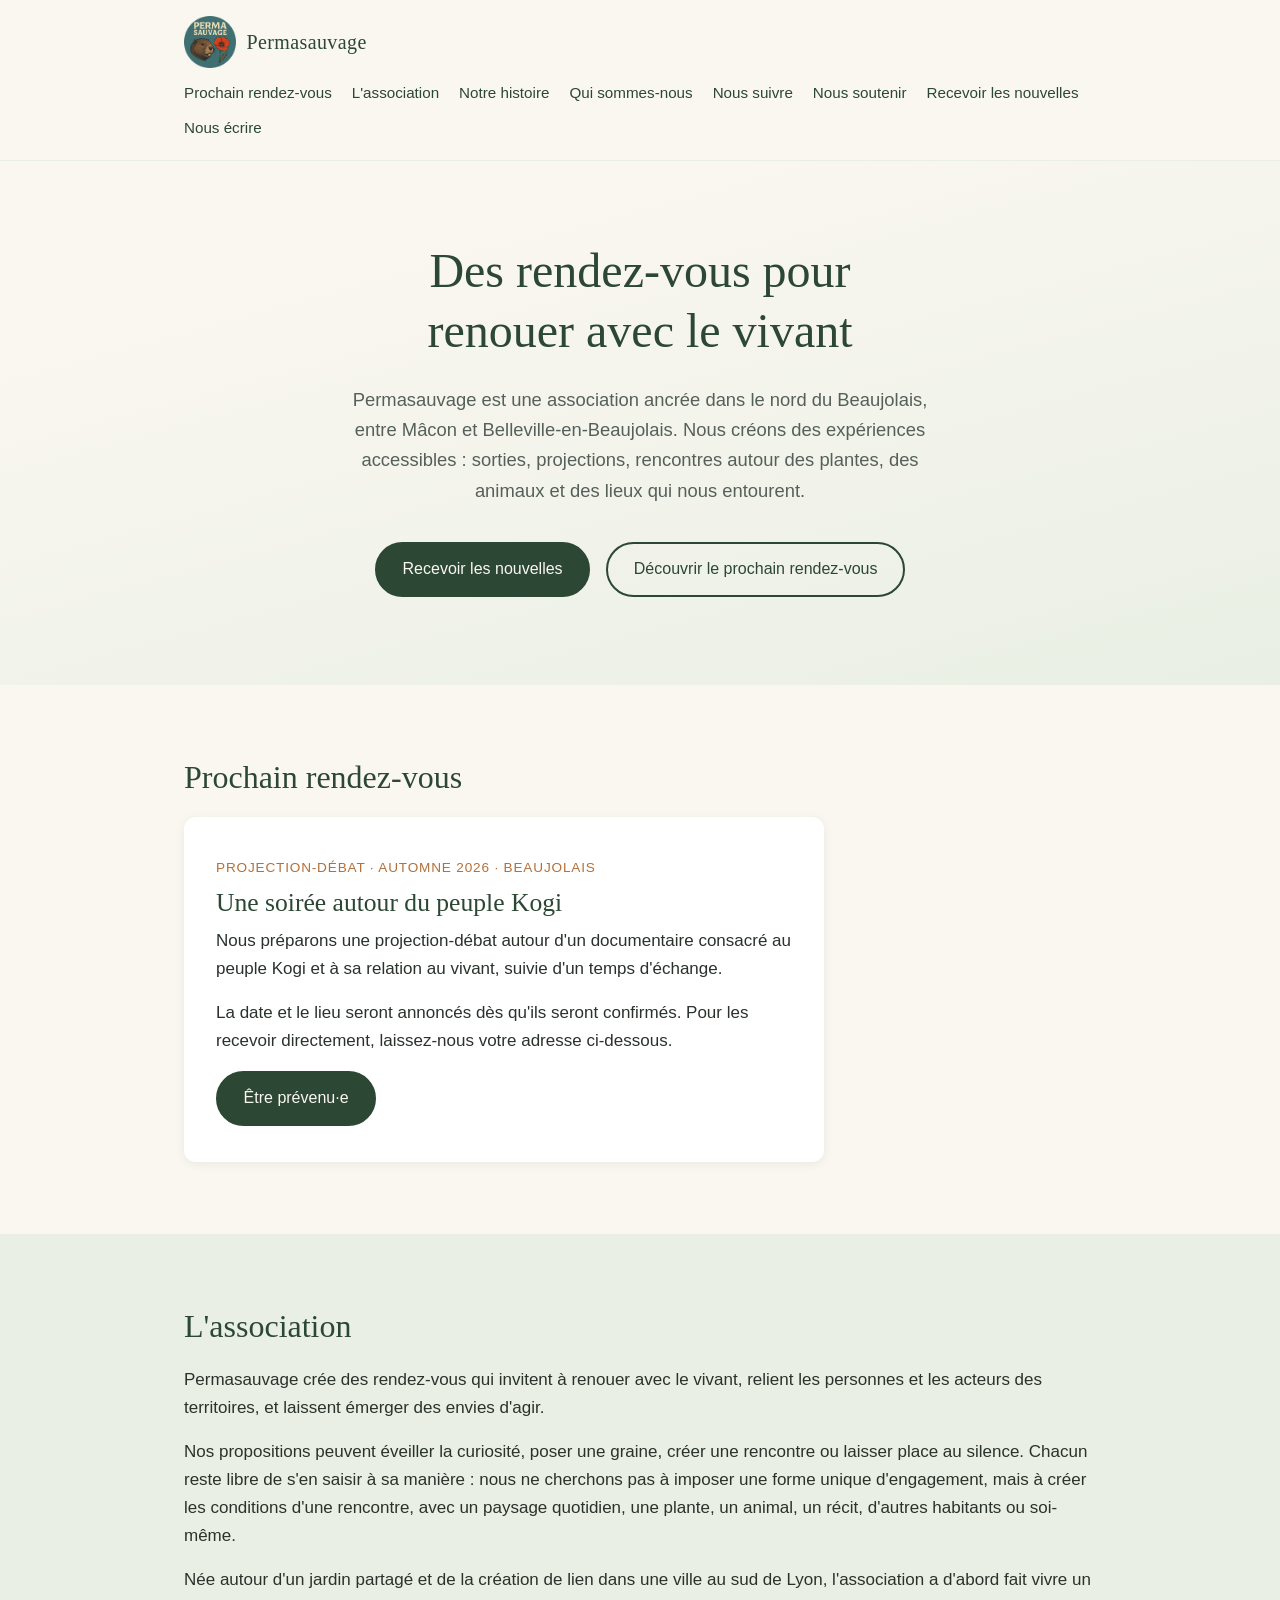
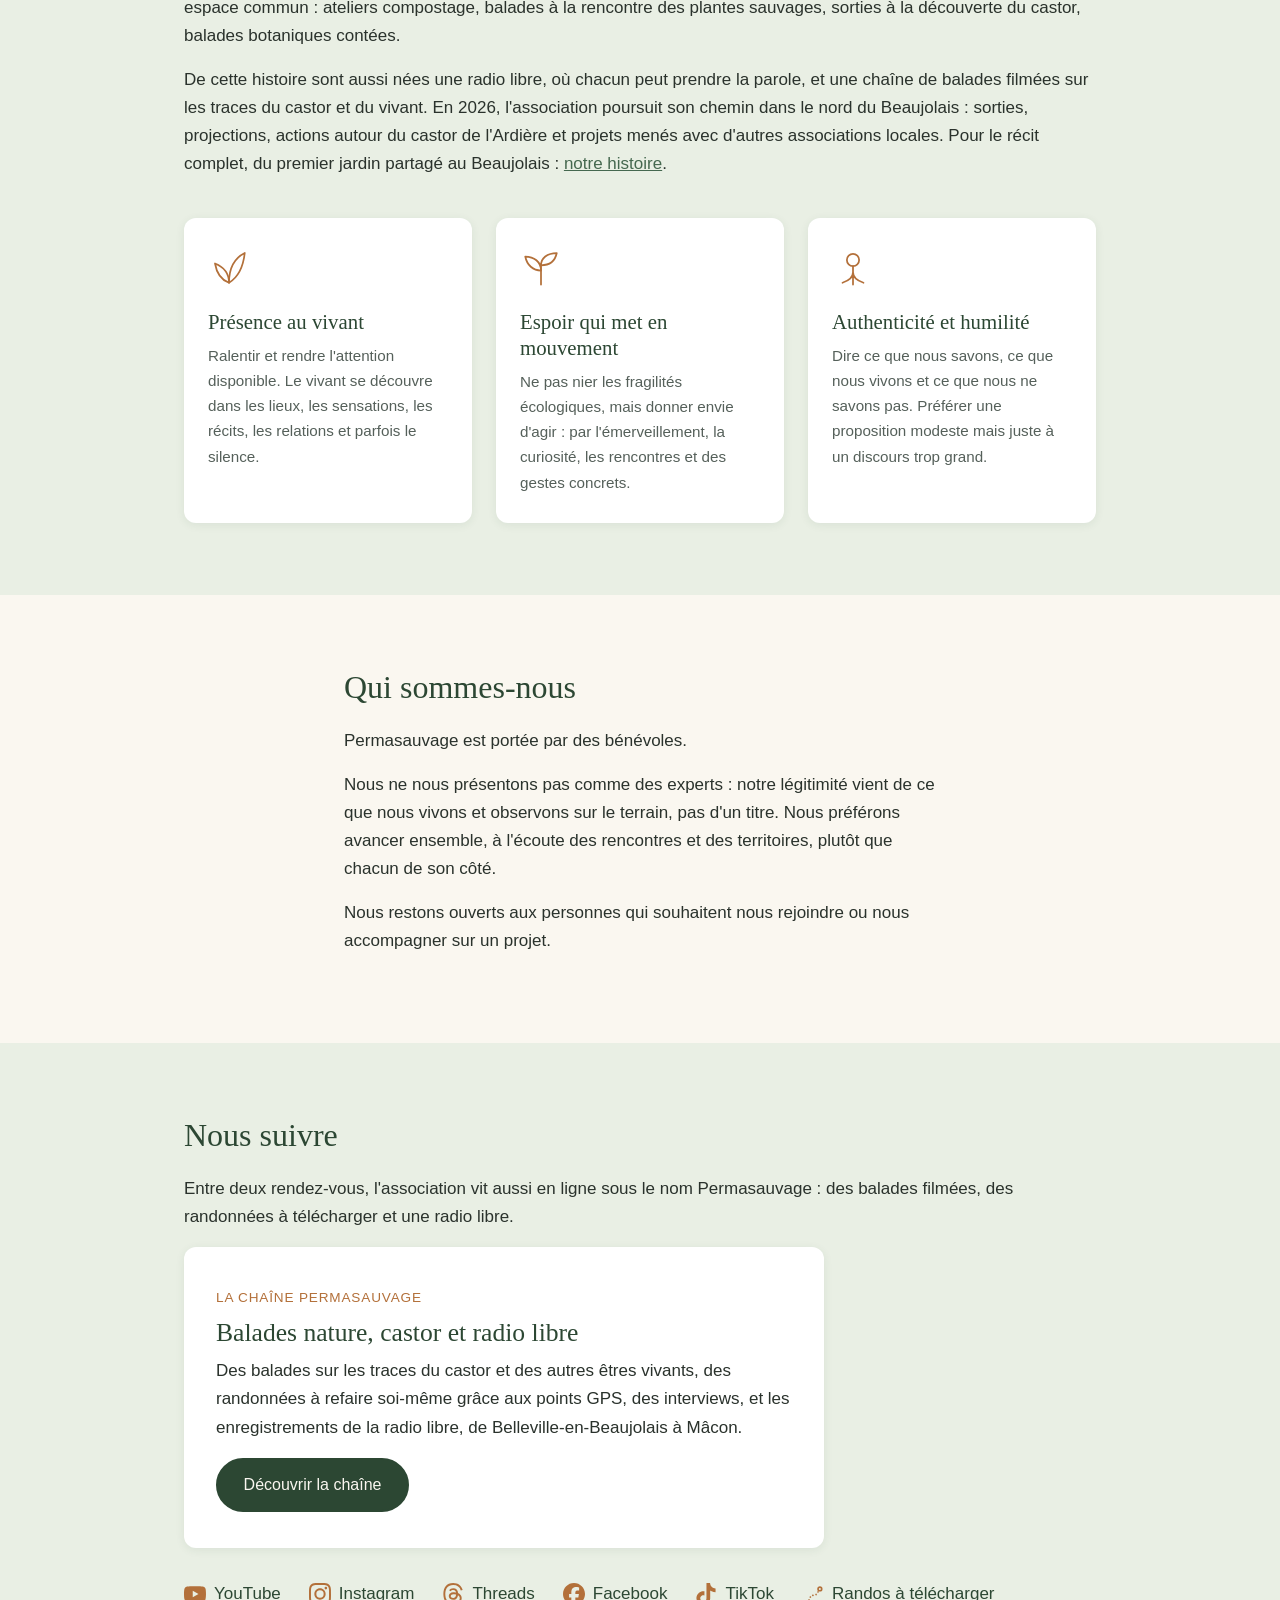
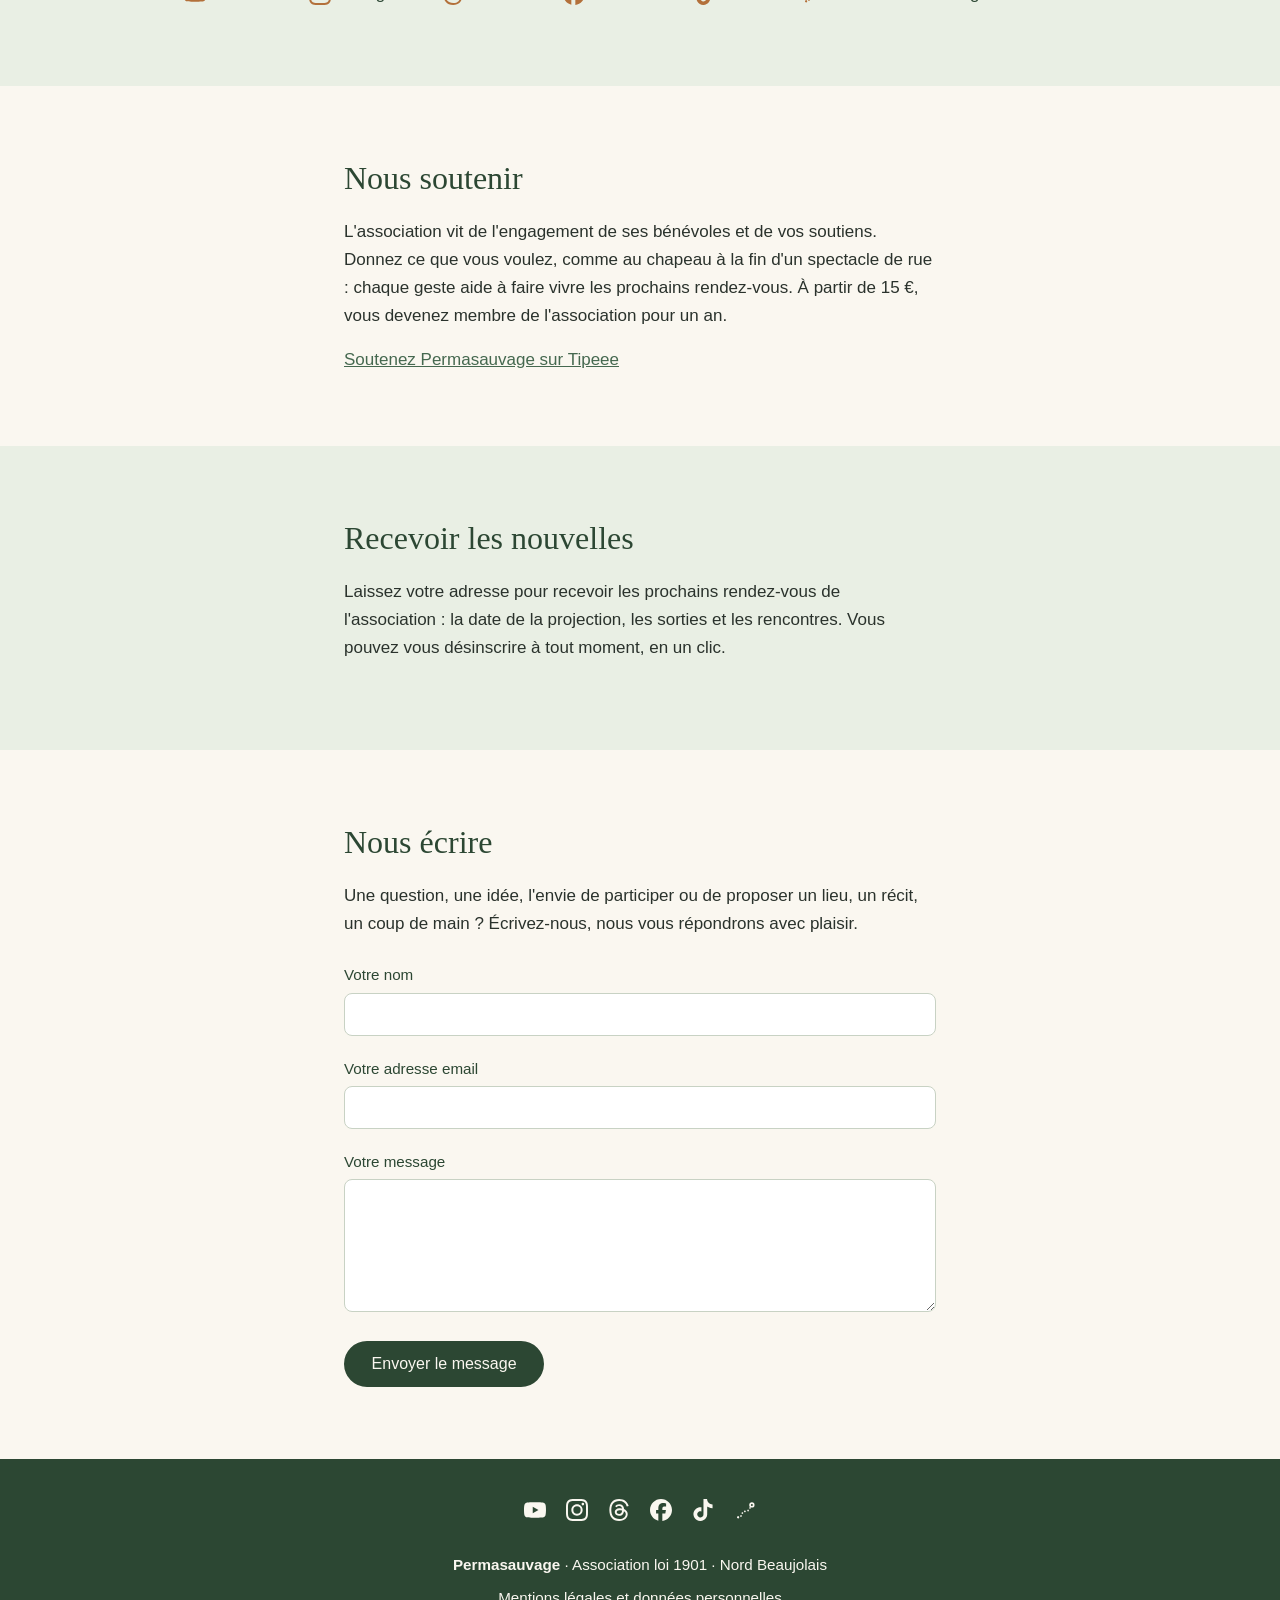
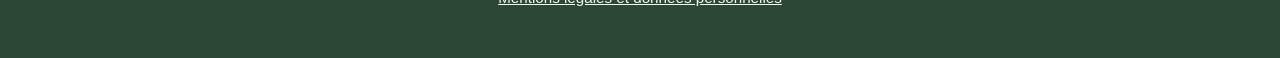
==== commit 60bedf00: "Add files via upload" ====
--- a/index.html
+++ b/index.html
@@ -5,7 +5,7 @@
   <meta name="viewport" content="width=device-width, initial-scale=1.0">
   <title>Permasauvage — Des rendez-vous pour renouer avec le vivant</title>
   <meta name="description" content="Permasauvage est une association ancrée dans le nord du Beaujolais. Nous créons des expériences accessibles : sorties, projections, rencontres autour des plantes, des animaux et des lieux qui nous entourent.">
-  <link rel="stylesheet" href="style.css?v=20260714">
+  <link rel="stylesheet" href="style.css?v=20260715">
 </head>
 <body>
 
@@ -40,11 +40,12 @@
         <span>Permasauvage</span>
       </a>
       <nav class="navigation">
+        <a href="#rendez-vous">Prochain rendez-vous</a>
         <a href="#association">L'association</a>
         <a href="notre-histoire.html">Notre histoire</a>
         <a href="#qui-sommes-nous">Qui sommes-nous</a>
-        <a href="#rendez-vous">Prochain rendez-vous</a>
         <a href="#suivre">Nous suivre</a>
+        <a href="#soutenir">Nous soutenir</a>
         <a href="#nouvelles">Recevoir les nouvelles</a>
         <a href="#contact">Nous écrire</a>
       </nav>
@@ -66,13 +67,33 @@
         </p>
         <div class="heros-boutons">
           <a class="bouton bouton-plein" href="#nouvelles">Recevoir les nouvelles</a>
-          <a class="bouton bouton-contour" href="#contact">Nous écrire</a>
+          <a class="bouton bouton-contour" href="#rendez-vous">Découvrir le prochain rendez-vous</a>
         </div>
       </div>
     </section>
 
+    <!-- ═══════════ PROCHAIN RENDEZ-VOUS ═══════════ -->
+    <section id="rendez-vous" class="section">
+      <div class="contenu">
+        <h2>Prochain rendez-vous</h2>
+        <div class="carte-evenement">
+          <p class="evenement-etiquette">Projection-débat · Automne 2026 · Beaujolais</p>
+          <h3>Une soirée autour du peuple Kogi</h3>
+          <p>
+            Nous préparons une projection-débat autour d'un documentaire consacré
+            au peuple Kogi et à sa relation au vivant, suivie d'un temps d'échange.
+          </p>
+          <p>
+            La date et le lieu seront annoncés dès qu'ils seront confirmés.
+            Pour les recevoir directement, laissez-nous votre adresse ci-dessous.
+          </p>
+          <a class="bouton bouton-plein" href="#nouvelles">Être prévenu·e</a>
+        </div>
+      </div>
+    </section>
+
     <!-- ═══════════ L'ASSOCIATION ═══════════ -->
-    <section id="association" class="section">
+    <section id="association" class="section section-verte">
       <div class="contenu">
         <h2>L'association</h2>
         <p>
@@ -134,7 +155,7 @@
     </section>
 
     <!-- ═══════════ QUI SOMMES-NOUS ═══════════ -->
-    <section id="qui-sommes-nous" class="section section-verte">
+    <section id="qui-sommes-nous" class="section">
       <div class="contenu contenu-etroit">
         <h2>Qui sommes-nous</h2>
         <p>
@@ -150,26 +171,6 @@
           Nous restons ouverts aux personnes qui souhaitent nous rejoindre ou
           nous accompagner sur un projet.
         </p>
-      </div>
-    </section>
-
-    <!-- ═══════════ PROCHAIN RENDEZ-VOUS ═══════════ -->
-    <section id="rendez-vous" class="section">
-      <div class="contenu">
-        <h2>Prochain rendez-vous</h2>
-        <div class="carte-evenement">
-          <p class="evenement-etiquette">Projection-débat · Automne 2026 · Beaujolais</p>
-          <h3>Une soirée autour du peuple Kogi</h3>
-          <p>
-            Nous préparons une projection-débat autour d'un documentaire consacré
-            au peuple Kogi et à sa relation au vivant, suivie d'un temps d'échange.
-          </p>
-          <p>
-            La date et le lieu seront annoncés dès qu'ils seront confirmés.
-            Pour les recevoir directement, laissez-nous votre adresse ci-dessous.
-          </p>
-          <a class="bouton bouton-plein" href="#nouvelles">Être prévenu·e</a>
-        </div>
       </div>
     </section>
 
@@ -206,8 +207,28 @@
       </div>
     </section>
 
+    <!-- ═══════════ NOUS SOUTENIR ═══════════ -->
+    <section id="soutenir" class="section">
+      <div class="contenu contenu-etroit">
+        <h2>Nous soutenir</h2>
+        <p>
+          L'association vit de l'engagement de ses bénévoles et de vos soutiens.
+          Donnez ce que vous voulez, comme au chapeau à la fin d'un spectacle
+          de rue : chaque geste aide à faire vivre les prochains rendez-vous.
+          À partir de 15&nbsp;€, vous devenez membre de l'association pour un an.
+        </p>
+
+        <!-- Bloc de soutien Tipeee : charge le script du greffon Tipeee.
+             ajustement-tipeee.js adapte la hauteur du cadre à son contenu réel. -->
+        <a href="https://fr.tipeee.com/permasauvage" class="tipeee-project-cart-iframe" data-orientation="line" data-rewards="1">Soutenez Permasauvage sur Tipeee</a>
+        <script async src="https://plugin.tipeee.com/widget.js" charset="utf-8"></script>
+        <script src="ajustement-tipeee.js"></script>
+
+      </div>
+    </section>
+
     <!-- ═══════════ NEWSLETTER ═══════════ -->
-    <section id="nouvelles" class="section">
+    <section id="nouvelles" class="section section-verte">
       <div class="contenu contenu-etroit">
         <h2>Recevoir les nouvelles</h2>
         <p>
@@ -223,7 +244,7 @@
     </section>
 
     <!-- ═══════════ CONTACT ═══════════ -->
-    <section id="contact" class="section section-verte">
+    <section id="contact" class="section">
       <div class="contenu contenu-etroit">
         <h2>Nous écrire</h2>
         <p>
--- a/style.css
+++ b/style.css
@@ -83,6 +83,10 @@
   background-color: var(--creme);
   border-bottom: 1px solid var(--vert-pale);
   padding: 1rem 0;
+  /* Le menu reste visible en haut de l'écran pendant tout le défilement. */
+  position: sticky;
+  top: 0;
+  z-index: 100;
 }
 
 .entete .contenu {
@@ -127,6 +131,12 @@
 
 .navigation a:hover {
   border-bottom-color: var(--terre);
+}
+
+/* Avec le menu collé en haut, les sections visées par un lien du menu
+   s'arrêtent juste en dessous de lui au lieu de se cacher derrière. */
+section[id] {
+  scroll-margin-top: 6.5rem;
 }
 
 /* ─────────── Héros ─────────── */
@@ -190,6 +200,23 @@
 .bouton-contour:hover {
   background-color: var(--vert-fonce);
   color: var(--creme);
+}
+
+/* ─────────── Encart Tipeee ─────────── */
+
+/* Le greffon Tipeee fige son cadre à 715 px, ce qui laisse un grand blanc
+   sous la contrepartie (contenu réel mesuré : ~470 px). On le recale ici,
+   avec une marge pour le dépliage « Lire la suite » de la description.
+   Le !important est nécessaire pour passer devant le style posé par le
+   greffon directement sur le cadre. */
+iframe[src*="tipeee"] {
+  height: 590px !important;
+}
+
+@media (max-width: 590px) {
+  iframe[src*="tipeee"] {
+    height: 650px !important;
+  }
 }
 
 /* ─────────── Sections ─────────── */
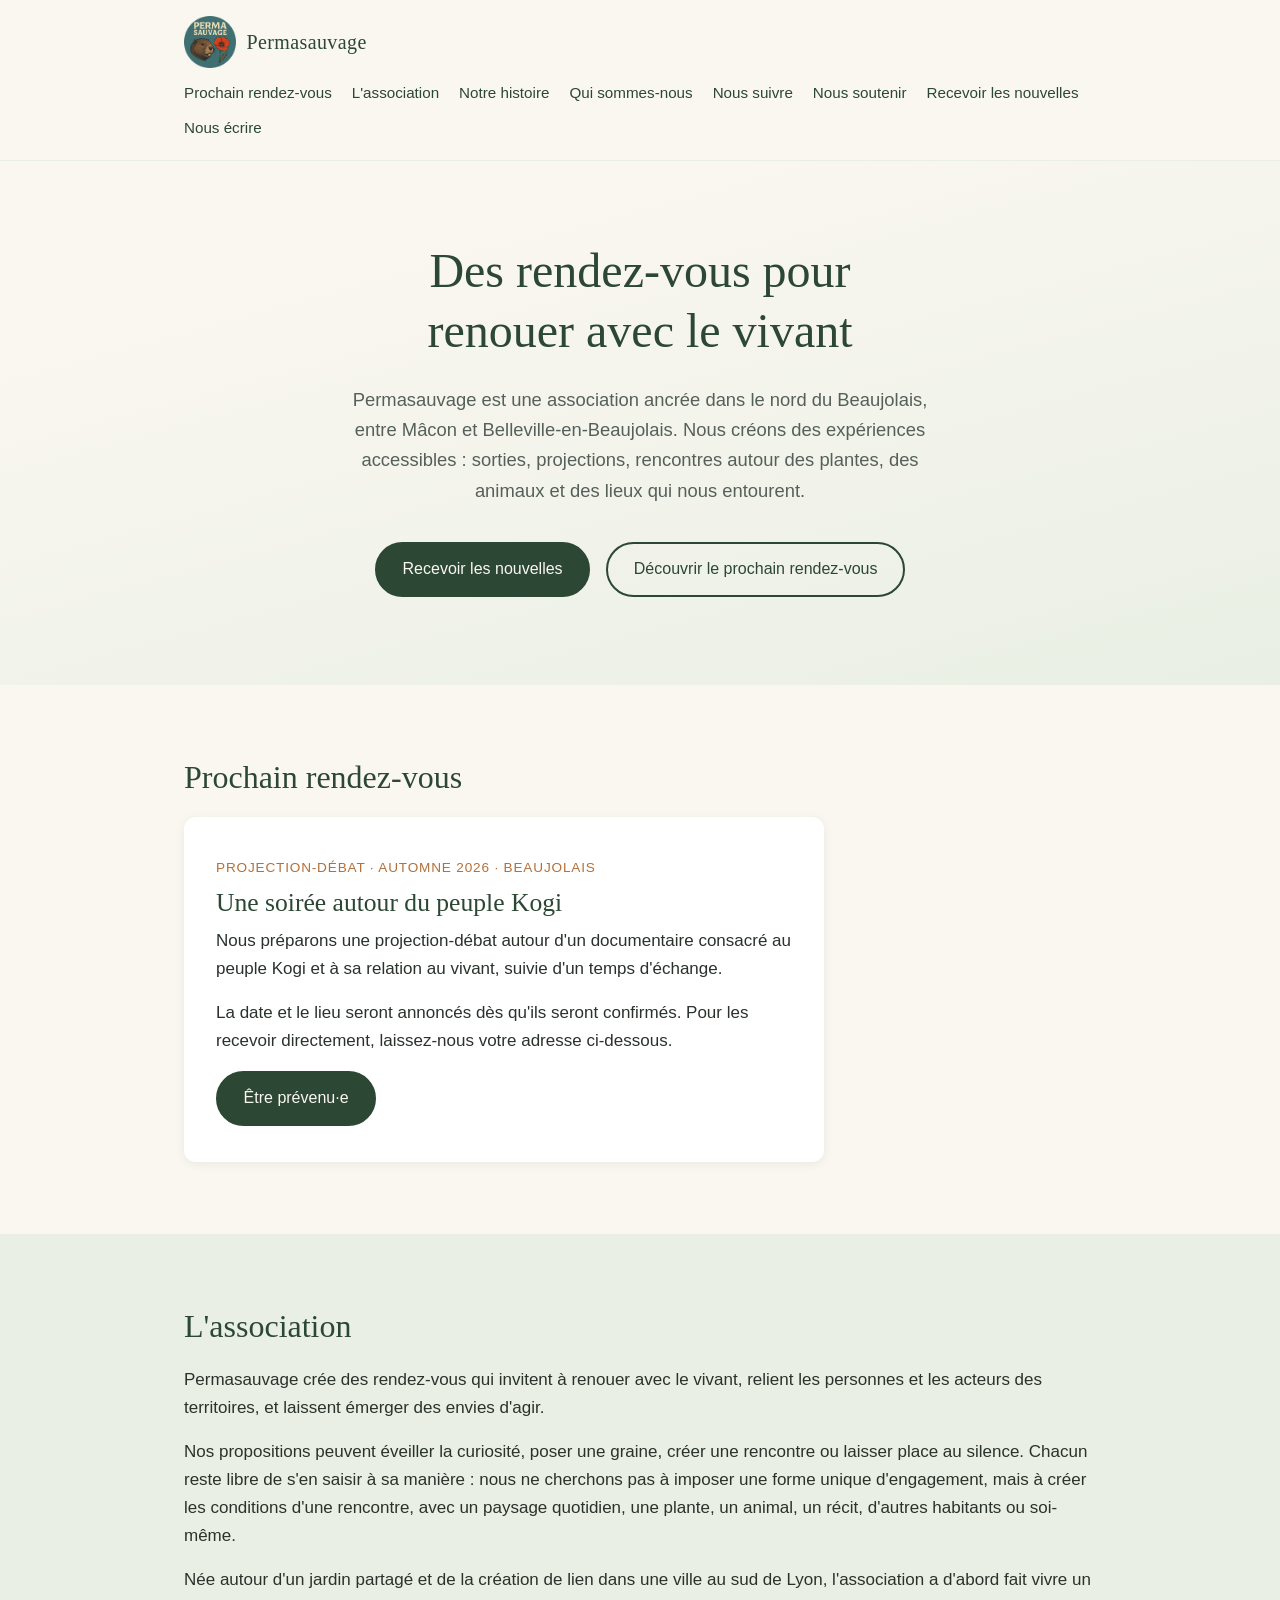
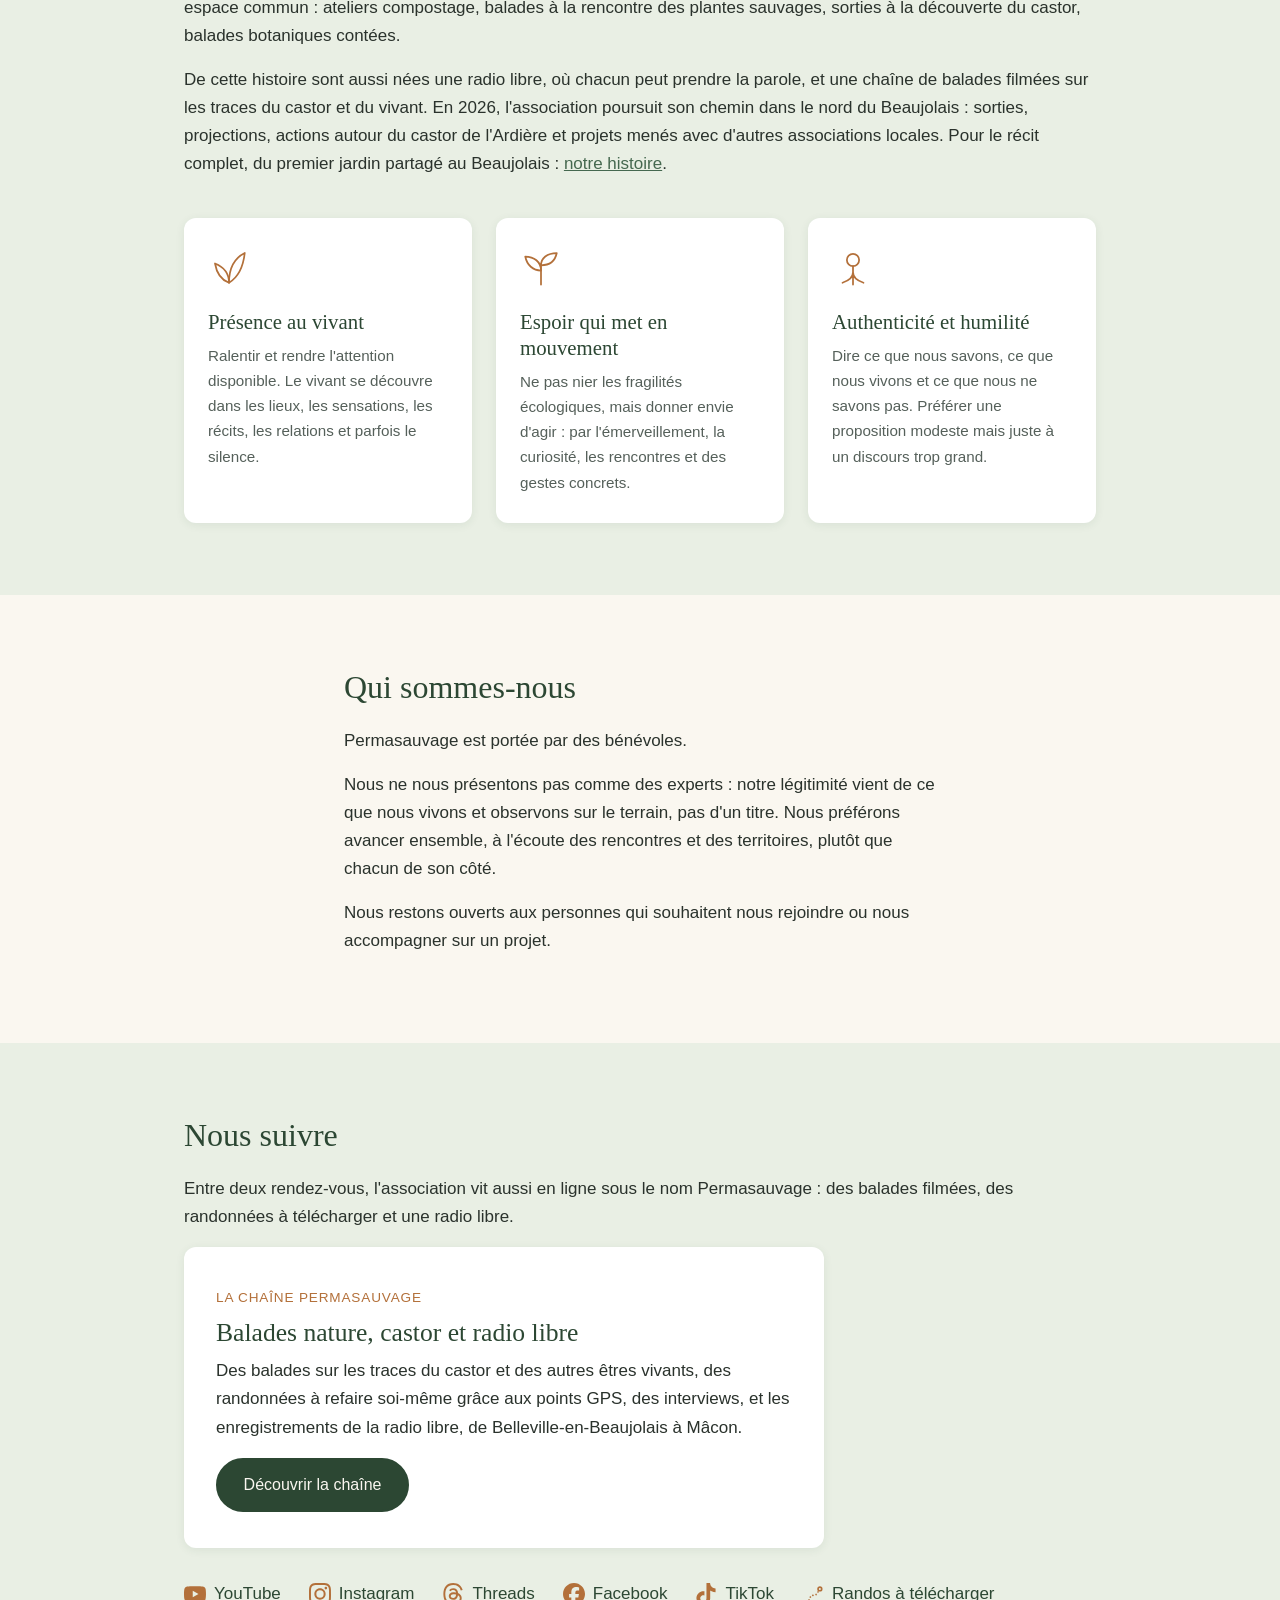
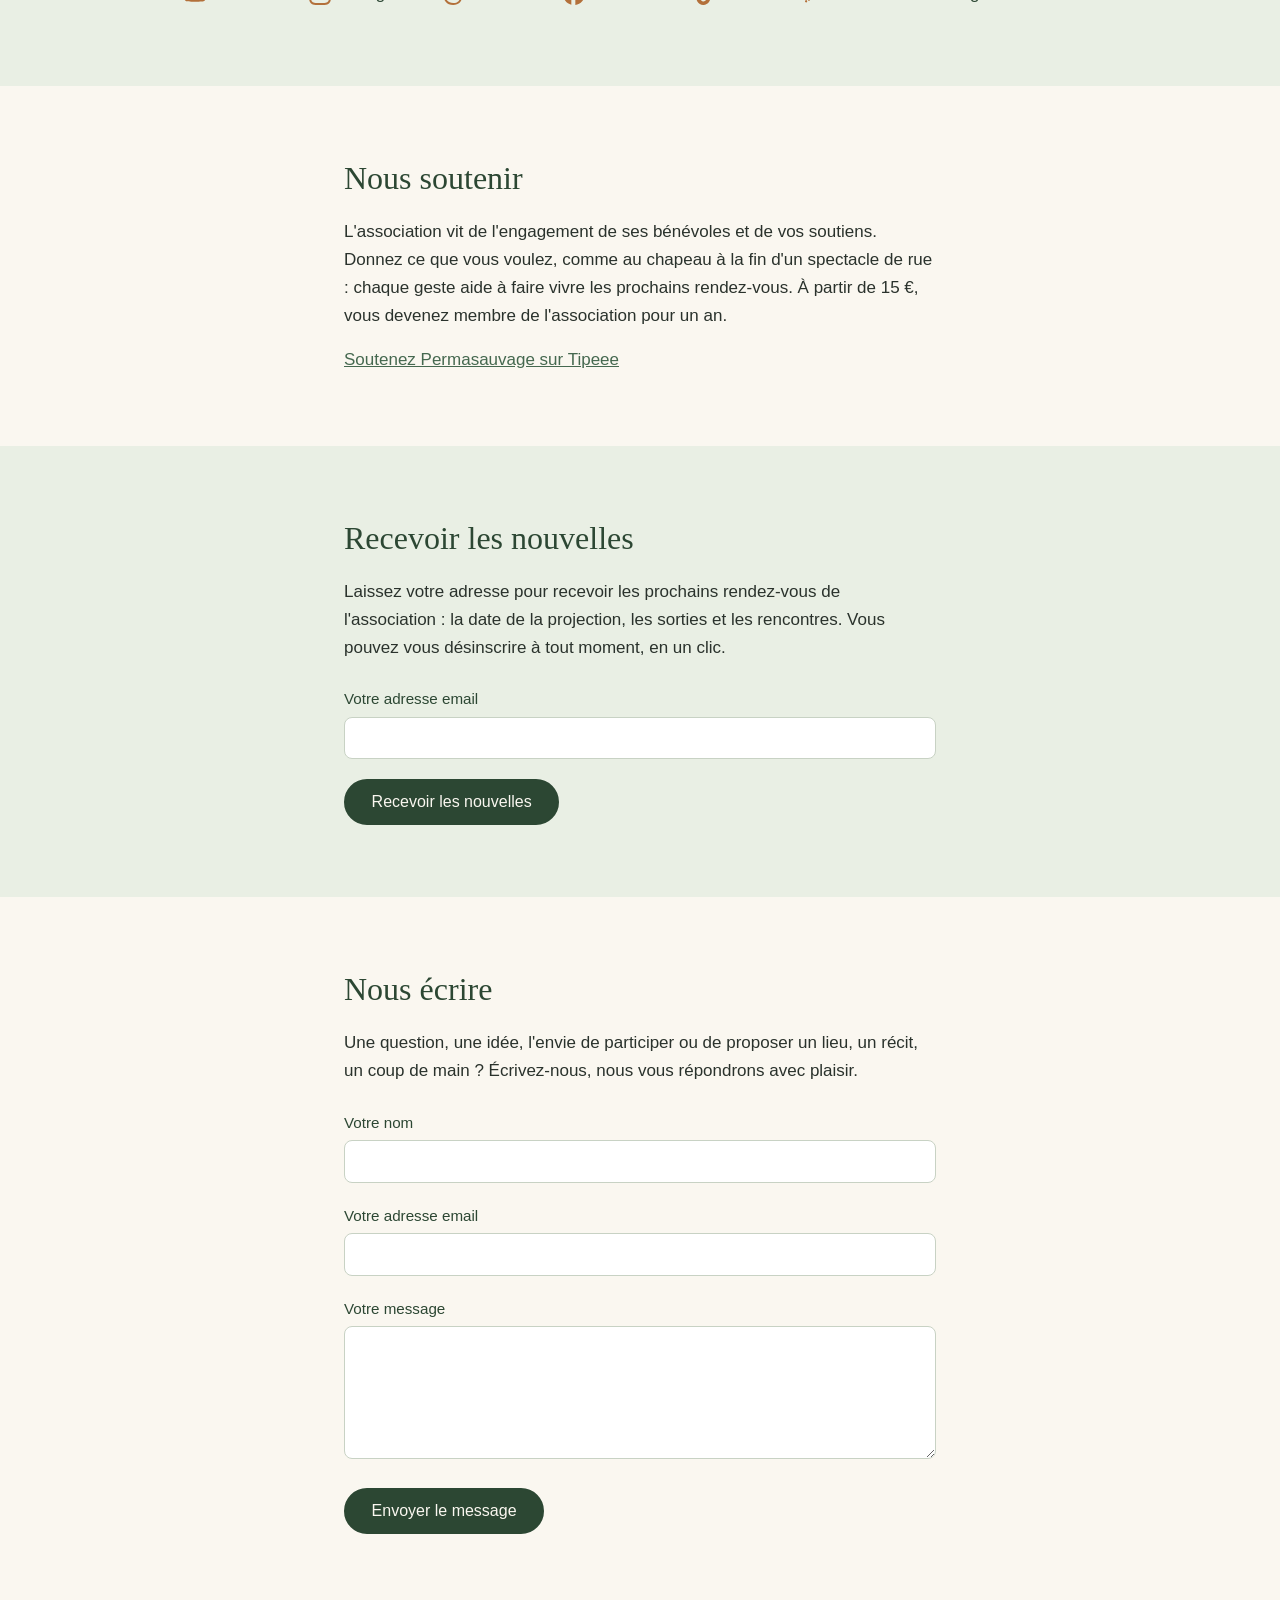
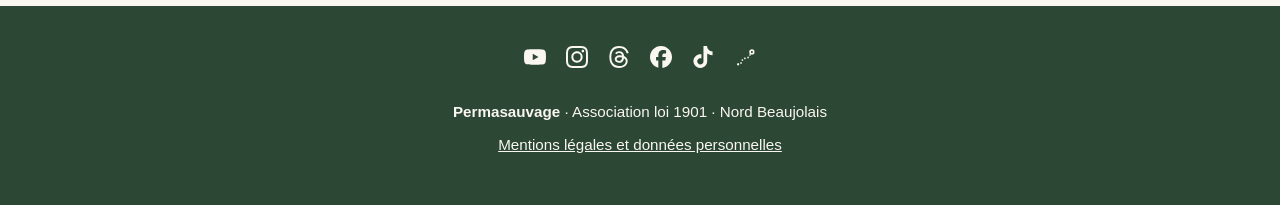
==== commit 58db1e2d: "Remplace le bloc Systeme.io par un formulaire aux couleurs du site" ====
--- a/index.html
+++ b/index.html
@@ -218,11 +218,9 @@
           À partir de 15&nbsp;€, vous devenez membre de l'association pour un an.
         </p>
 
-        <!-- Bloc de soutien Tipeee : charge le script du greffon Tipeee.
-             ajustement-tipeee.js adapte la hauteur du cadre à son contenu réel. -->
+        <!-- Bloc de soutien Tipeee : charge le script du greffon Tipeee. -->
         <a href="https://fr.tipeee.com/permasauvage" class="tipeee-project-cart-iframe" data-orientation="line" data-rewards="1">Soutenez Permasauvage sur Tipeee</a>
         <script async src="https://plugin.tipeee.com/widget.js" charset="utf-8"></script>
-        <script src="ajustement-tipeee.js"></script>
 
       </div>
     </section>
@@ -237,8 +235,16 @@
           Vous pouvez vous désinscrire à tout moment, en un clic.
         </p>
 
-        <!-- Formulaire intégré Systeme.io : les inscriptions restent sur cette page. -->
-        <script id="form-script-tag-24707646" src="https://permasauvage.systeme.io/public/remote/page/4246495132d23b640818249308f17e9c5d93c062.js"></script>
+        <!-- Formulaire aux couleurs du site : l'adresse part vers la liste Systeme.io
+             de l'association (guichet du tunnel), sans afficher leur bloc générique. -->
+        <form class="formulaire" data-nouvelles data-endpoint="https://permasauvage.systeme.io/public/4246495132d23b640818249308f17e9c5d93c062/show">
+          <div class="champ">
+            <label for="email-nouvelles">Votre adresse email</label>
+            <input type="email" id="email-nouvelles" name="email" required autocomplete="email">
+          </div>
+          <button type="submit" class="bouton bouton-plein">Recevoir les nouvelles</button>
+          <p class="formulaire-statut" role="status" aria-live="polite" tabindex="-1"></p>
+        </form>
 
       </div>
     </section>
@@ -284,6 +290,57 @@
 
   </main>
 
+  <script>
+    // Inscription aux nouvelles : envoi direct vers la liste de l'association,
+    // confirmation affichée sur place, sans quitter la page.
+    (function () {
+      var formulaire = document.querySelector("[data-nouvelles]");
+      if (!formulaire) return;
+
+      formulaire.addEventListener("submit", function (evenement) {
+        evenement.preventDefault();
+        var statut = formulaire.querySelector(".formulaire-statut");
+        var bouton = formulaire.querySelector("button[type=submit]");
+        var email = formulaire.querySelector("[name=email]").value.trim();
+
+        bouton.disabled = true;
+        statut.textContent = "Inscription en cours…";
+
+        fetch(formulaire.dataset.endpoint, {
+          method: "POST",
+          headers: { "Content-Type": "application/json" },
+          body: JSON.stringify({
+            optin: {
+              fields: { email: email },
+              timeZone: Intl.DateTimeFormat().resolvedOptions().timeZone,
+              isDesktop: true,
+              checkBoxIds: [],
+              surveysResults: []
+            }
+          })
+        }).then(function (reponse) {
+          if (reponse.ok) {
+            formulaire.reset();
+            statut.textContent = "C'est noté, merci ! Vous recevrez les prochaines nouvelles de l'association.";
+            statut.focus();
+            return;
+          }
+          return reponse.json().then(function (donnees) {
+            var erreur = donnees && donnees.errors && donnees.errors.fields &&
+              donnees.errors.fields.email && donnees.errors.fields.email[0];
+            statut.textContent = erreur || "L'inscription n'a pas abouti. Vérifiez votre adresse et réessayez.";
+            statut.focus();
+          });
+        }).catch(function () {
+          statut.textContent = "L'inscription n'a pas abouti. Vérifiez votre connexion et réessayez.";
+          statut.focus();
+        }).finally(function () {
+          bouton.disabled = false;
+        });
+      });
+    })();
+  </script>
+
   <footer class="pied">
     <div class="contenu">
       <ul class="reseaux">
--- a/style.css
+++ b/style.css
@@ -202,23 +202,6 @@
   color: var(--creme);
 }
 
-/* ─────────── Encart Tipeee ─────────── */
-
-/* Le greffon Tipeee fige son cadre à 715 px, ce qui laisse un grand blanc
-   sous la contrepartie (contenu réel mesuré : ~470 px). On le recale ici,
-   avec une marge pour le dépliage « Lire la suite » de la description.
-   Le !important est nécessaire pour passer devant le style posé par le
-   greffon directement sur le cadre. */
-iframe[src*="tipeee"] {
-  height: 590px !important;
-}
-
-@media (max-width: 590px) {
-  iframe[src*="tipeee"] {
-    height: 650px !important;
-  }
-}
-
 /* ─────────── Sections ─────────── */
 
 .section {
@@ -317,6 +300,17 @@
   border-color: var(--vert);
 }
 
+.formulaire-statut {
+  margin-top: 0.9rem;
+  font-size: 0.95rem;
+  color: var(--vert-fonce);
+  outline: none;
+}
+
+.formulaire-statut:empty {
+  display: none;
+}
+
 .formulaire-ligne {
   display: flex;
   flex-wrap: wrap;
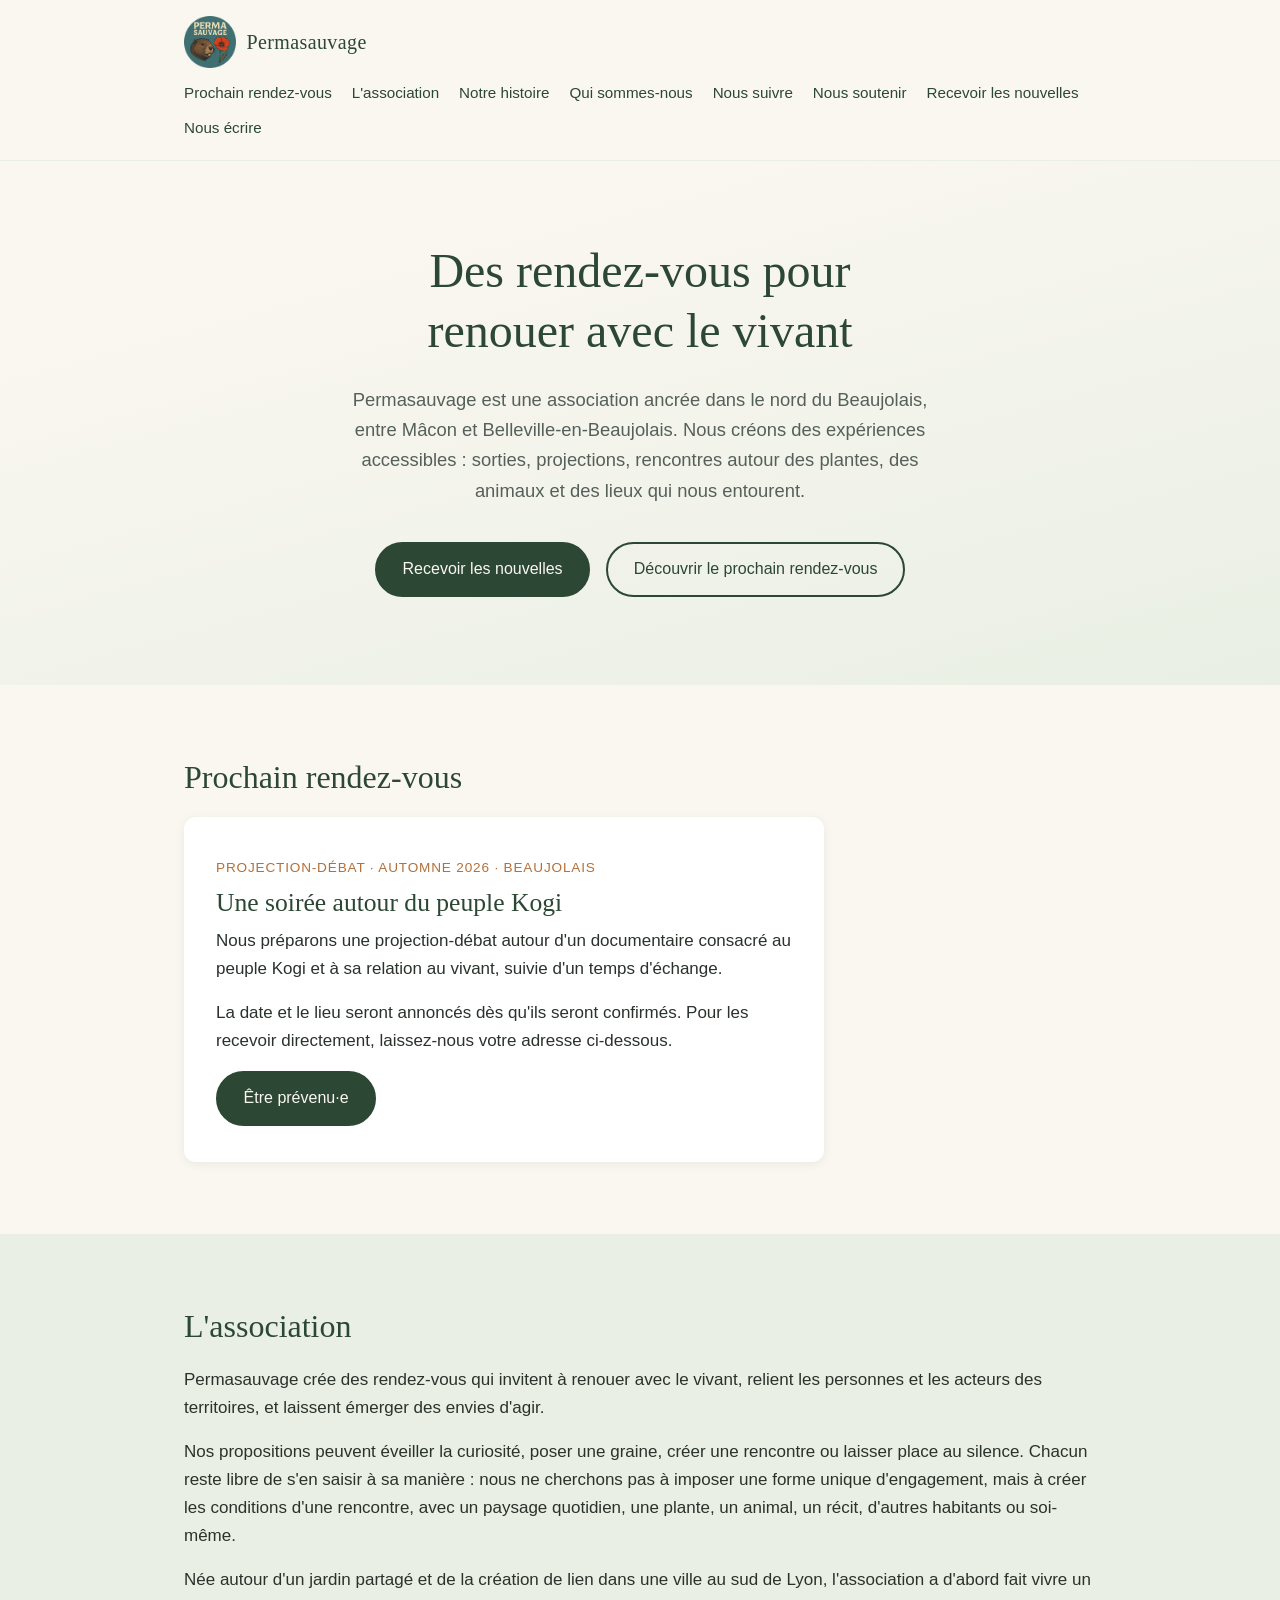
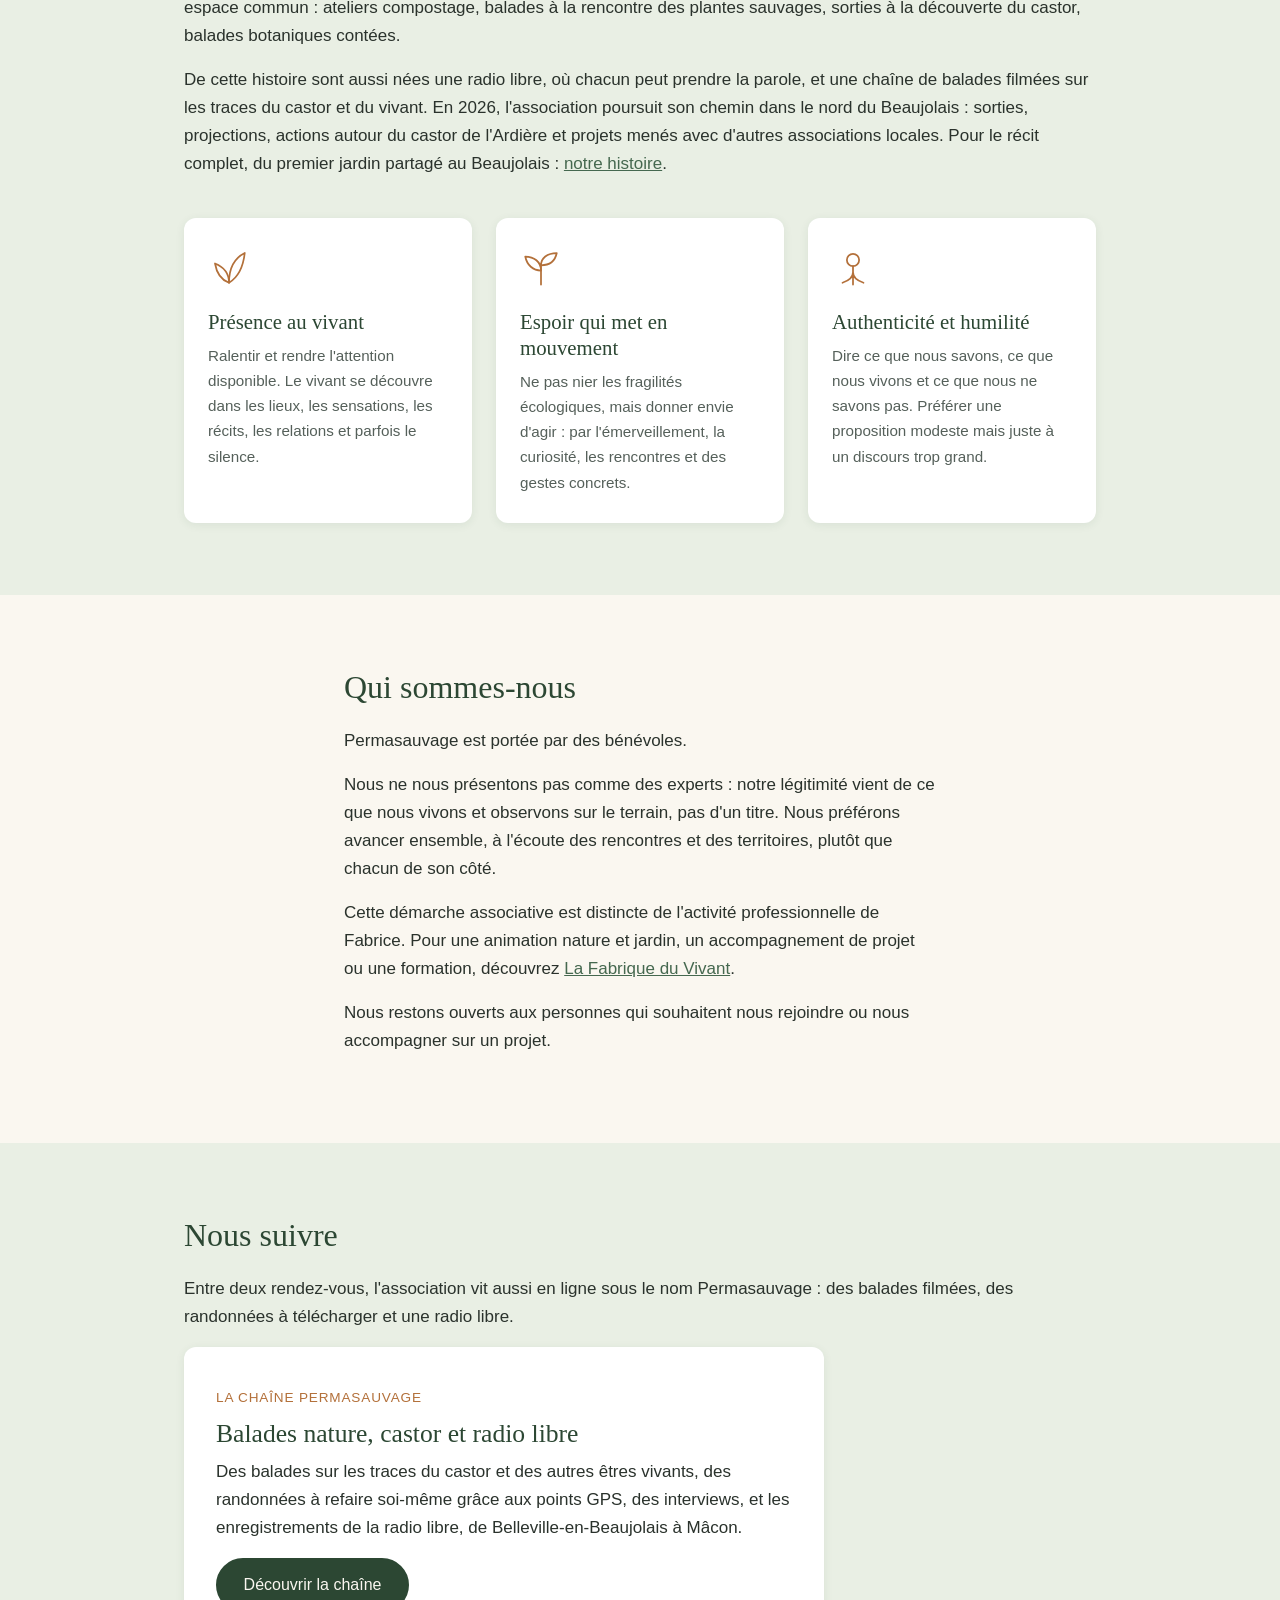
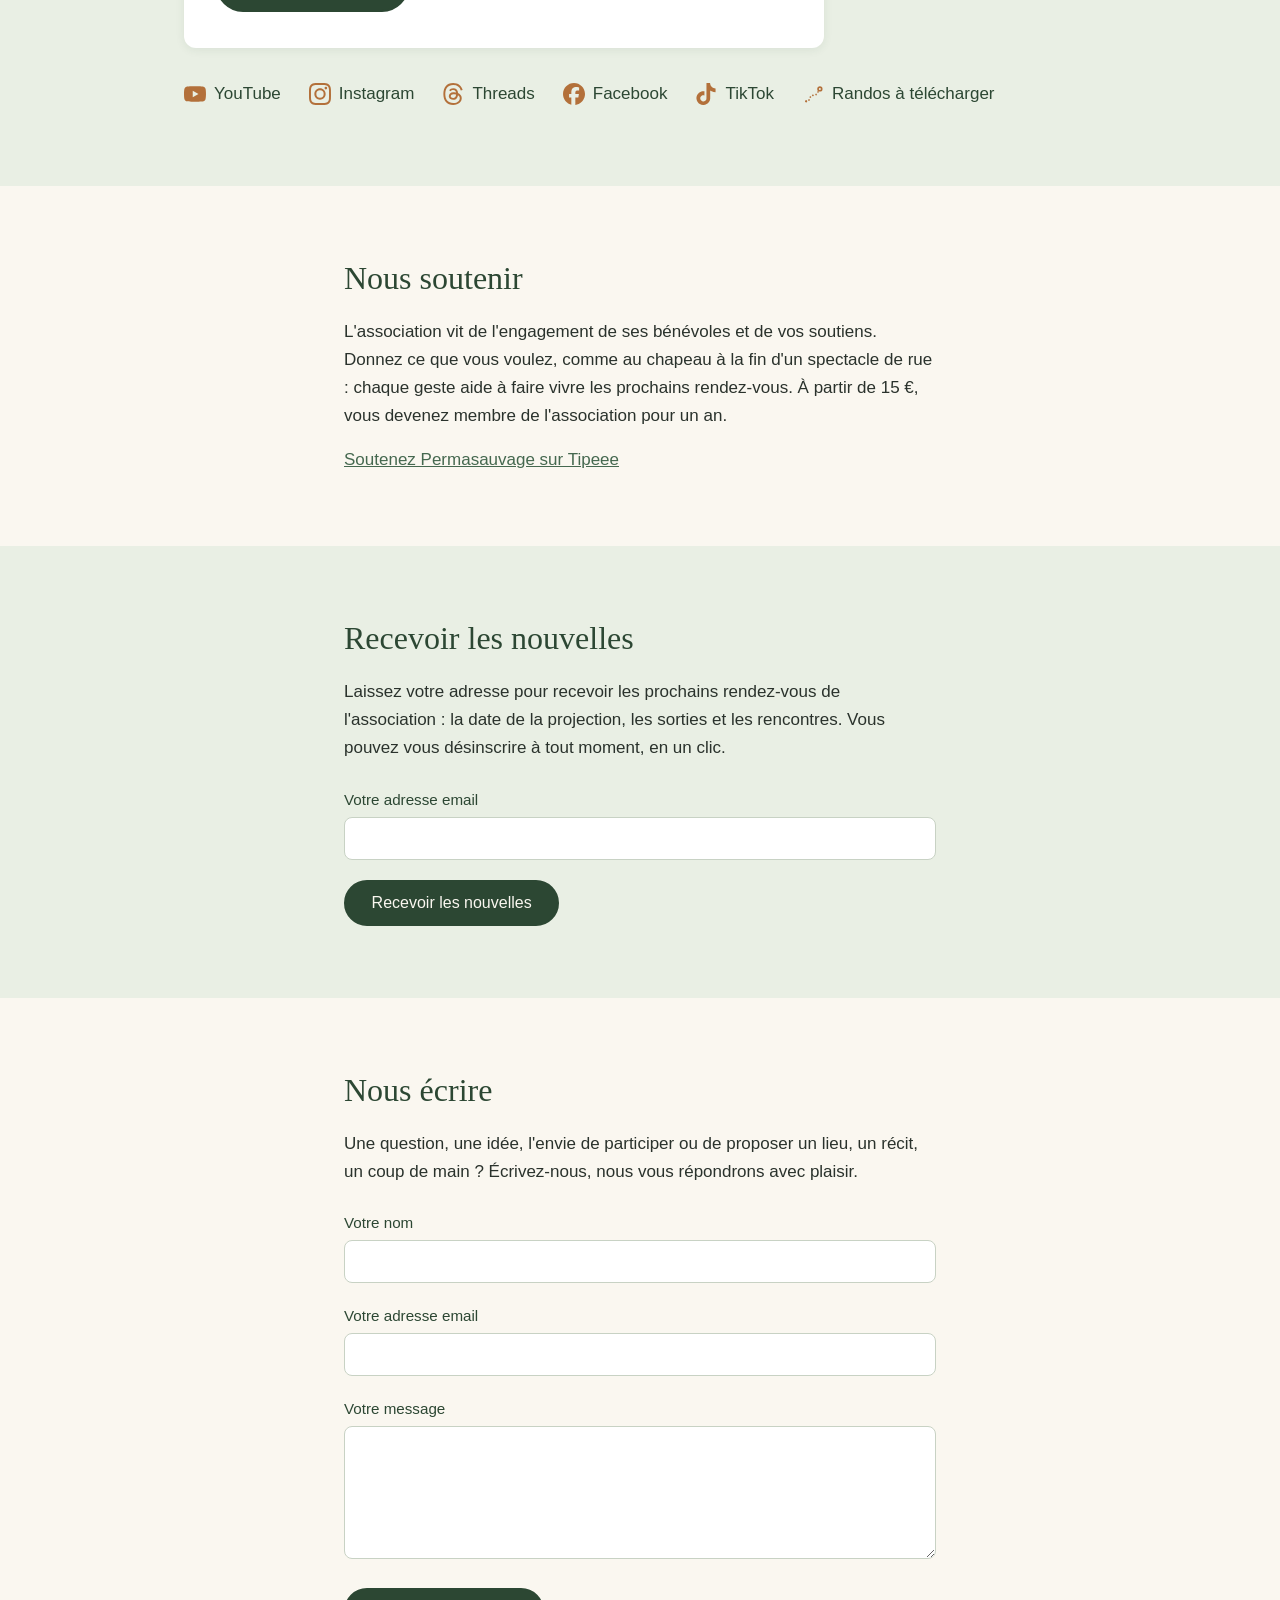
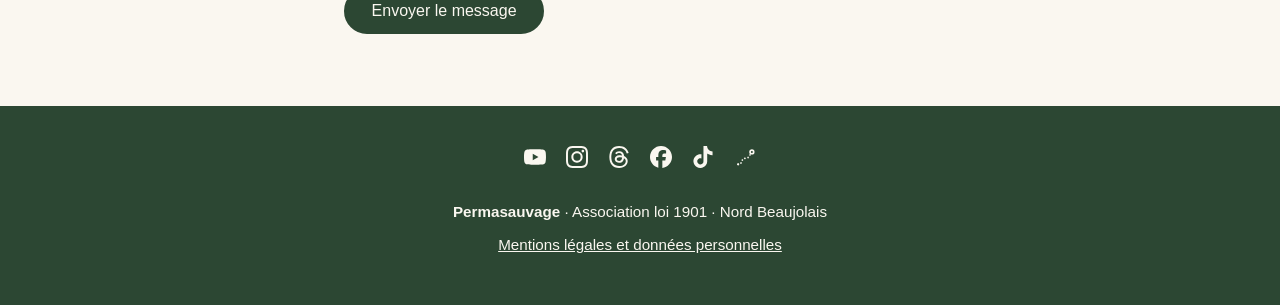
==== commit 86833f61: "Ajoute le lien vers l'activite professionnelle de Fabrice" ====
--- a/index.html
+++ b/index.html
@@ -166,6 +166,12 @@
           de ce que nous vivons et observons sur le terrain, pas d'un titre.
           Nous préférons avancer ensemble, à l'écoute des rencontres et des
           territoires, plutôt que chacun de son côté.
+        </p>
+        <p>
+          Cette démarche associative est distincte de l'activité professionnelle
+          de Fabrice. Pour une animation nature et jardin, un accompagnement de
+          projet ou une formation, découvrez
+          <a href="https://lafabriqueduvivant.fr" target="_blank" rel="noopener">La Fabrique du Vivant</a>.
         </p>
         <p>
           Nous restons ouverts aux personnes qui souhaitent nous rejoindre ou
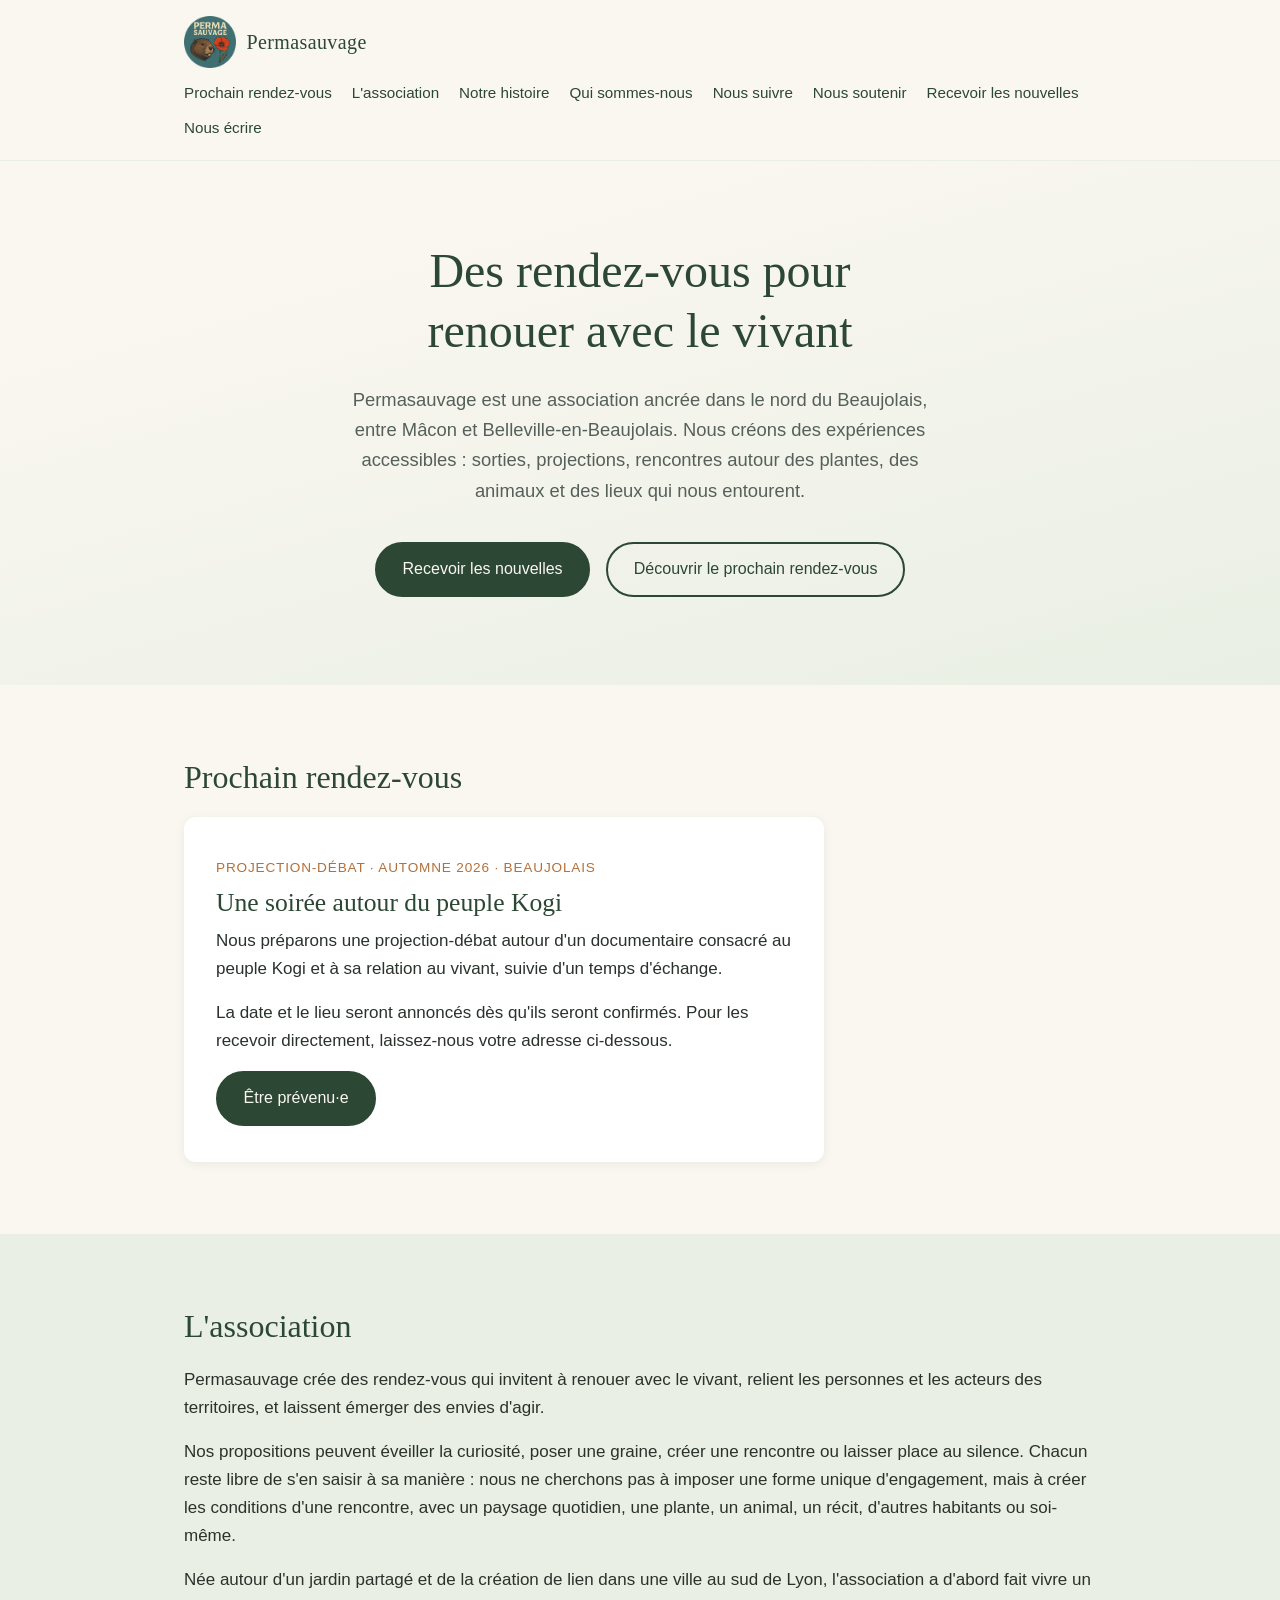
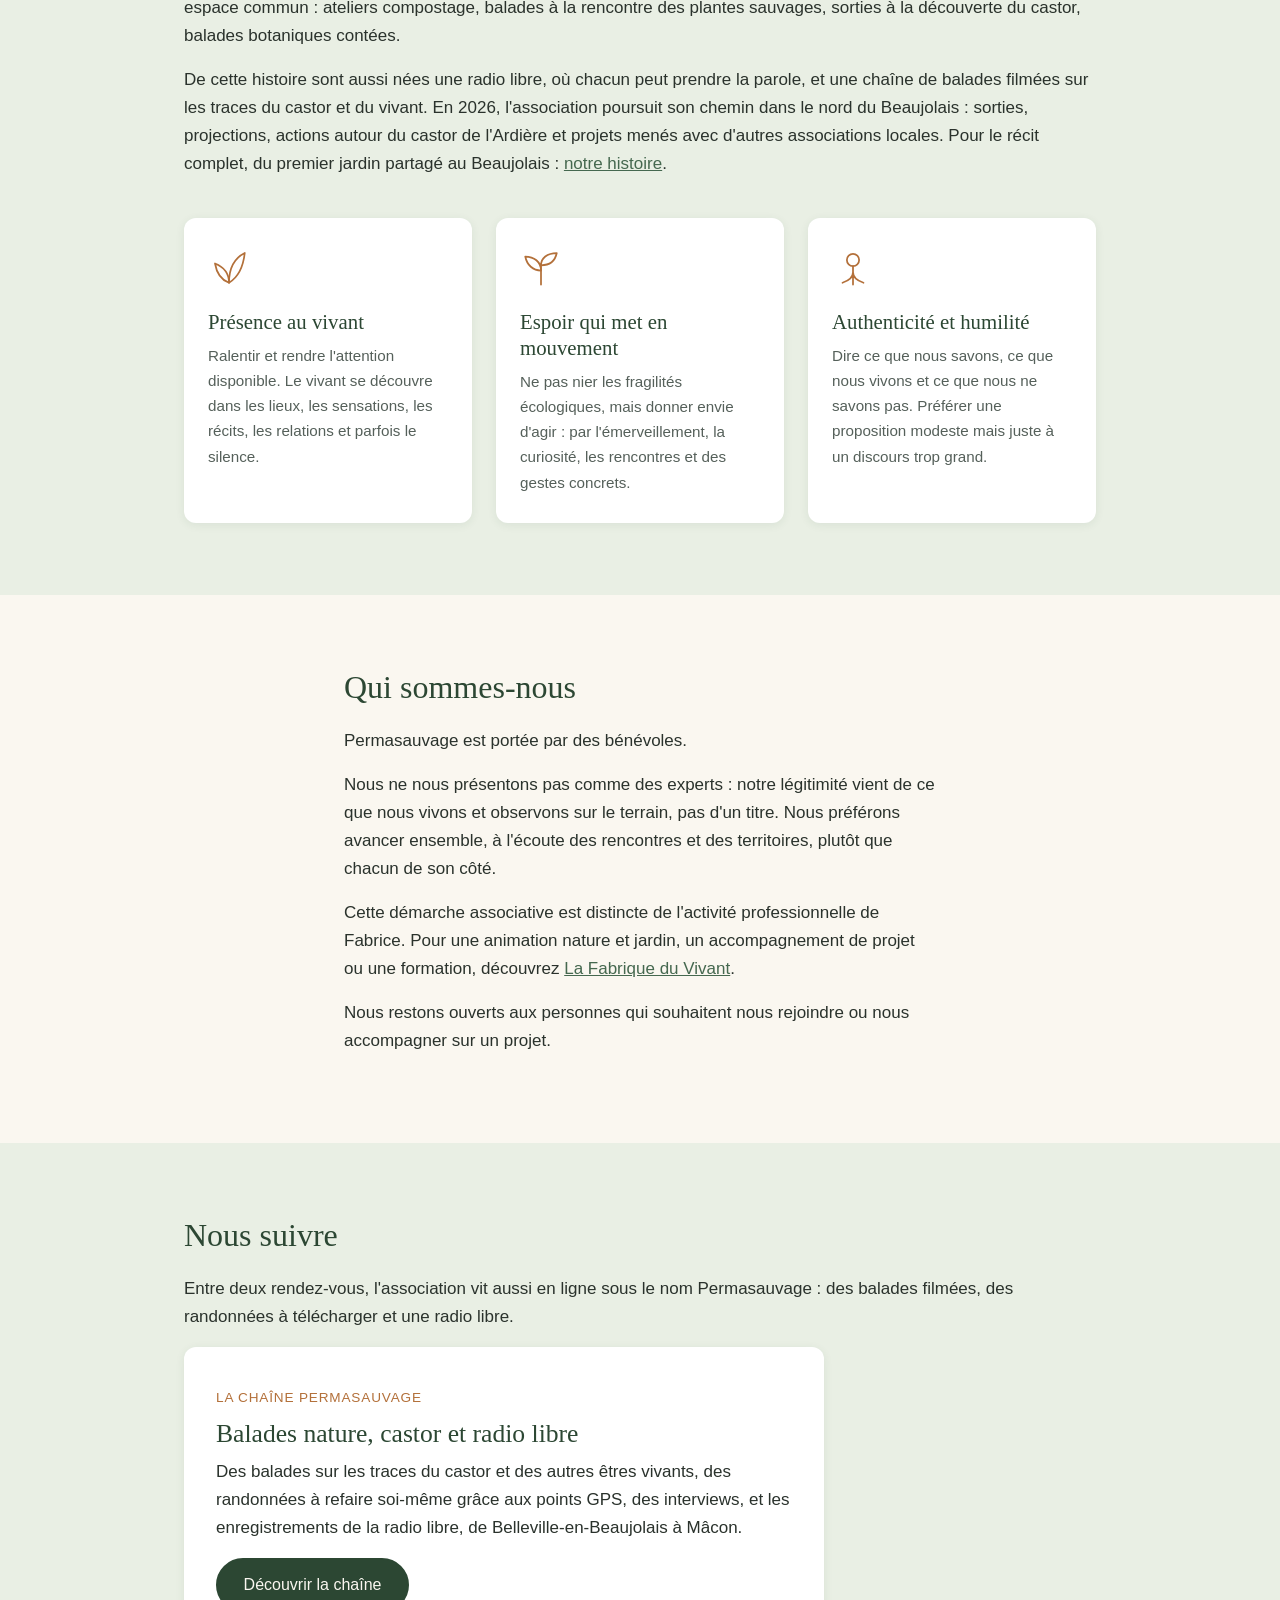
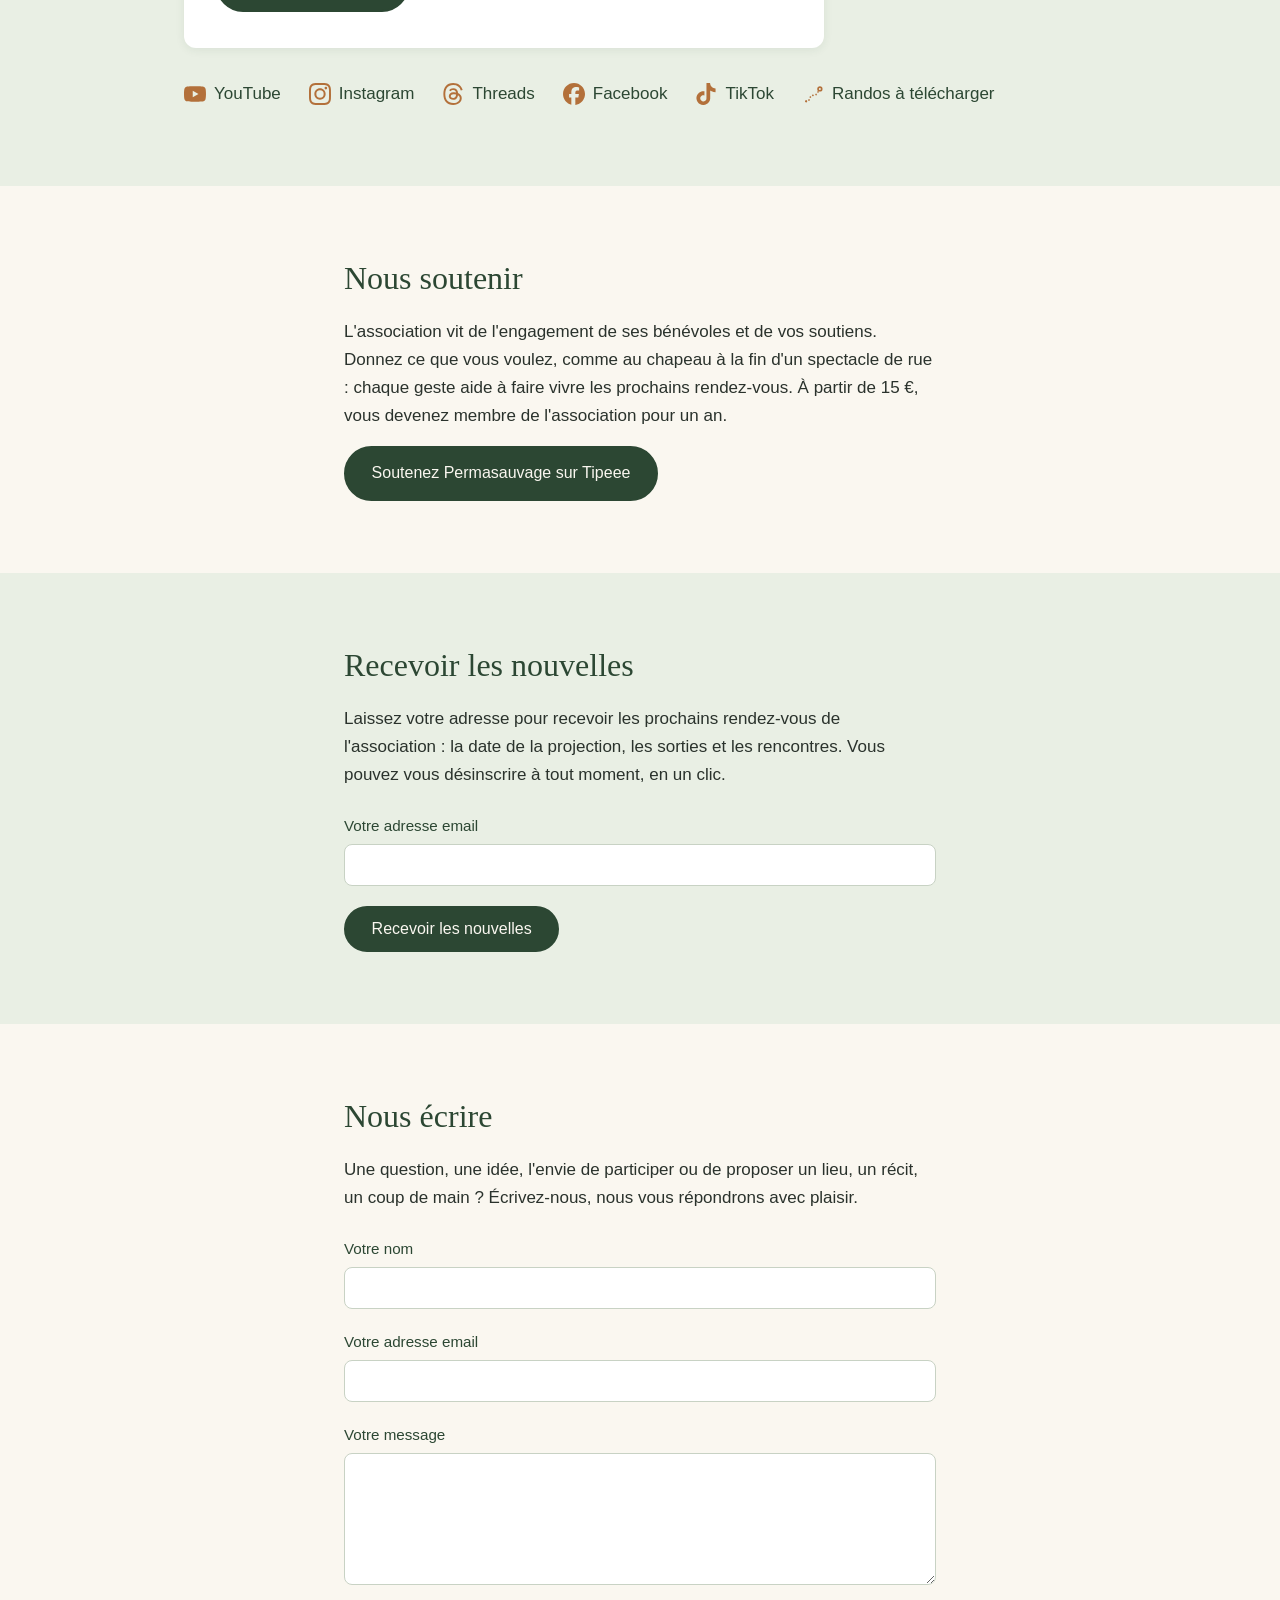
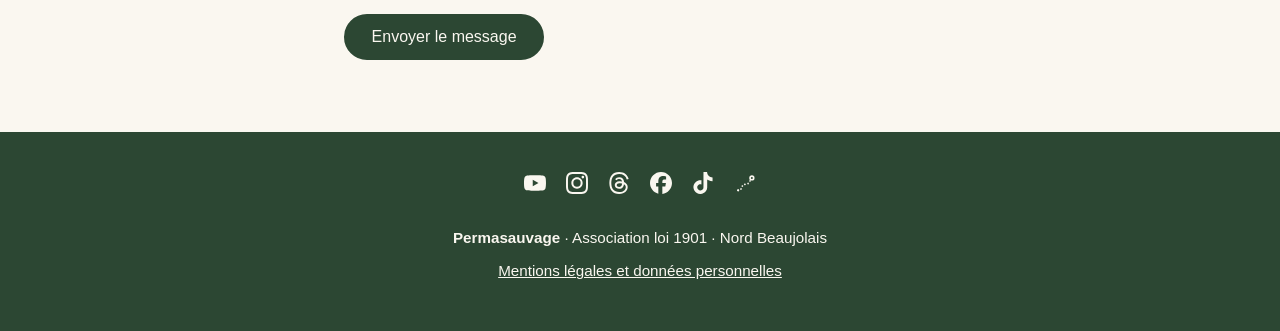
==== commit c7635072: "Remplace le widget Tipeee par un lien simple Le script du widget Tipeee tournait sur la meme page qu" ====
--- a/index.html
+++ b/index.html
@@ -3,6 +3,14 @@
 <head>
   <meta charset="UTF-8">
   <meta name="viewport" content="width=device-width, initial-scale=1.0">
+  <!-- Garde-fous de sécurité (audit 2026-07-25). Pages statiques : pas d'en-tête
+       HTTP possible, d'où la balise. Ces trois règles ne touchent ni les scripts,
+       ni les styles, ni les images, ni les cadres : le widget de dons et les
+       formulaires continuent de fonctionner à l'identique. Ce qu'elles empêchent :
+       qu'un contenu injecté détourne tous les liens de la page (base-uri),
+       charge un greffon exécutable (object-src), ou renvoie les messages du
+       formulaire de contact vers un autre destinataire (form-action). -->
+  <meta http-equiv="Content-Security-Policy" content="base-uri 'self'; object-src 'none'; form-action 'self' https://api.web3forms.com https://*.tipeee.com">
   <title>Permasauvage — Des rendez-vous pour renouer avec le vivant</title>
   <meta name="description" content="Permasauvage est une association ancrée dans le nord du Beaujolais. Nous créons des expériences accessibles : sorties, projections, rencontres autour des plantes, des animaux et des lieux qui nous entourent.">
   <link rel="stylesheet" href="style.css?v=20260715">
@@ -224,9 +232,9 @@
           À partir de 15&nbsp;€, vous devenez membre de l'association pour un an.
         </p>
 
-        <!-- Bloc de soutien Tipeee : charge le script du greffon Tipeee. -->
-        <a href="https://fr.tipeee.com/permasauvage" class="tipeee-project-cart-iframe" data-orientation="line" data-rewards="1">Soutenez Permasauvage sur Tipeee</a>
-        <script async src="https://plugin.tipeee.com/widget.js" charset="utf-8"></script>
+        <!-- Lien simple vers Tipeee, sans le script du greffon : un script extérieur
+             tournerait sur la même page que les formulaires et pourrait lire leurs champs. -->
+        <a class="bouton bouton-plein" href="https://fr.tipeee.com/permasauvage" target="_blank" rel="noopener">Soutenez Permasauvage sur Tipeee</a>
 
       </div>
     </section>
--- a/style.css
+++ b/style.css
@@ -474,6 +474,10 @@
   gap: 1.25rem;
 }
 
+.histoire-soutien {
+  margin-top: 2rem;
+}
+
 @media (max-width: 640px) {
   .illustrations-duo {
     grid-template-columns: 1fr;
